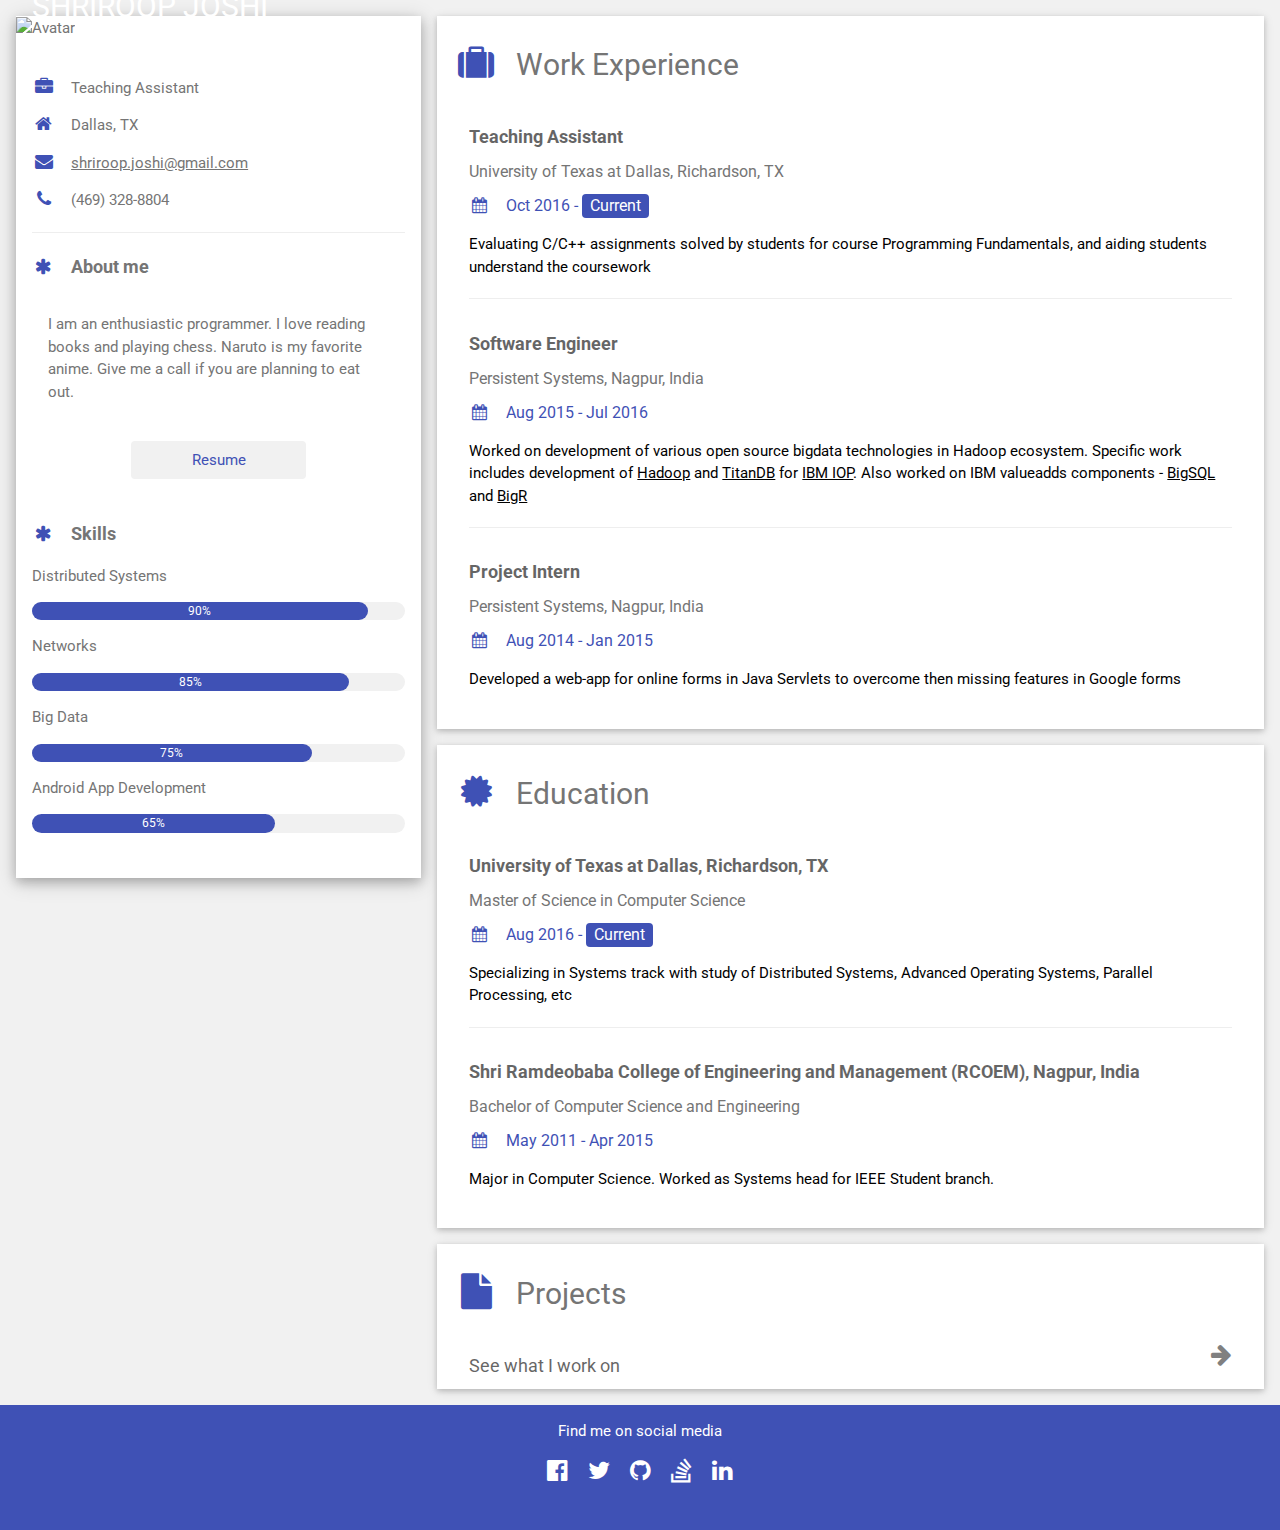
==== index.html @ 0af31d68 "Initial commit" ====
<!DOCTYPE html>
<html>
<title>Shriroop Joshi | Profile</title>
<meta charset="UTF-8">
<meta name="description" content="Shriroop's profile">
<meta name="keywords" content="Shriroop, Shriroop Joshi">
<meta name="viewport" content="width=device-width, initial-scale=1">
<link rel="icon" href="icon.png">
<link rel="stylesheet" href="https://www.w3schools.com/w3css/4/w3.css">
<link rel='stylesheet' href='https://fonts.googleapis.com/css?family=Roboto'>
<link rel="stylesheet" href="https://cdnjs.cloudflare.com/ajax/libs/font-awesome/4.7.0/css/font-awesome.min.css">
<style>
html,body,h1,h2,h3,h4,h5,h6 {font-family: "Roboto", sans-serif}
</style>
<body class="w3-light-grey">

<!-- Page Container -->
<div class="w3-content w3-margin-top" style="max-width:1400px;">

  <!-- The Grid -->
  <div class="w3-row-padding">
  
    <!-- Left Column -->
    <div class="w3-third">
    
      <div class="w3-white w3-text-grey w3-card-4">
        <div class="w3-display-container">
          <img src="pro-pic.jpg" style="width:100%" alt="Avatar">
          <div class="w3-display-bottomleft w3-container w3-text-white">
            <h2>SHRIROOP JOSHI</h2>
          </div>
        </div><br>
        <div class="w3-container">
          <p><i class="fa fa-briefcase fa-fw w3-margin-right w3-large w3-text-indigo"></i>Teaching Assistant</p>
          <p><i class="fa fa-home fa-fw w3-margin-right w3-large w3-text-indigo"></i>Dallas, TX</p>
          <p><i class="fa fa-envelope fa-fw w3-margin-right w3-large w3-text-indigo"></i><a href="mailto:shriroop.joshi@gmail.com">shriroop.joshi@gmail.com</a></p>
          <p><i class="fa fa-phone fa-fw w3-margin-right w3-large w3-text-indigo"></i>(469) 328-8804</p>
          <hr>

          <p class="w3-large"><b><i class="fa fa-asterisk fa-fw w3-margin-right w3-text-indigo"></i>About me</b></p>
          <div class="w3-container">
              <div><p>I am an enthusiastic programmer. I love reading books and playing chess. Naruto is my favorite anime. Give me a call if you are planning to eat out.</p></div><br>
              <div class="w3-center"><button class="w3-button w3-light-grey w3-round w3-text-indigo" style="width: 175px" id="resumebtn">Resume</button></div>
          </div>
          <br>
            
          <p class="w3-large"><b><i class="fa fa-asterisk fa-fw w3-margin-right w3-text-indigo"></i>Skills</b></p>
          <p>Distributed Systems</p>
          <div class="w3-light-grey w3-round-xlarge w3-small">
            <div class="w3-container w3-center w3-round-xlarge w3-indigo" style="width:90%">90%</div>
          </div>
          <p>Networks</p>
          <div class="w3-light-grey w3-round-xlarge w3-small">
            <div class="w3-container w3-center w3-round-xlarge w3-indigo" style="width:85%">
              <div class="w3-center w3-text-white">85%</div>
            </div>
          </div>
          <p>Big Data</p>
          <div class="w3-light-grey w3-round-xlarge w3-small">
            <div class="w3-container w3-center w3-round-xlarge w3-indigo" style="width:75%">75%</div>
          </div>
          <p>Android App Development</p>
          <div class="w3-light-grey w3-round-xlarge w3-small">
            <div class="w3-container w3-center w3-round-xlarge w3-indigo" style="width:65%">65%</div>
          </div>
          <br>
            <!--
          <p class="w3-large w3-text-theme"><b><i class="fa fa-file fa-fw w3-margin-right w3-text-indigo"></i>Projects</b></p>
          <p>English</p>
          <div class="w3-light-grey w3-round-xlarge">
            <div class="w3-round-xlarge w3-indigo" style="height:24px;width:100%"></div>
          </div>
          <p>Spanish</p>
          <div class="w3-light-grey w3-round-xlarge">
            <div class="w3-round-xlarge w3-indigo" style="height:24px;width:55%"></div>
          </div>
          <p>German</p>
          <div class="w3-light-grey w3-round-xlarge">
            <div class="w3-round-xlarge w3-indigo" style="height:24px;width:25%"></div>
          </div>
-->
          <br>
        </div>
          
      </div><br>

    <!-- End Left Column -->
    </div>

    <!-- Right Column -->
    <div class="w3-twothird" id="profilediv">
    
      <div class="w3-container w3-card-2 w3-white w3-margin-bottom">
          <!-- Work Experience-->
        <h2 class="w3-text-grey w3-padding-16"><i class="fa fa-suitcase fa-fw w3-margin-right w3-xxlarge w3-text-indigo"></i>Work Experience</h2>
        <div class="w3-container">
          <h5 class="w3-opacity"><b>Teaching Assistant</b></h5>
          <h6 class="w3-text-grey">University of Texas at Dallas, Richardson, TX</h6>
          <h6 class="w3-text-indigo"><i class="fa fa-calendar fa-fw w3-margin-right"></i>Oct 2016 - <span class="w3-tag w3-indigo w3-round">Current</span></h6>
          <p>Evaluating C/C++ assignments solved by students for course Programming Fundamentals, and aiding students understand the coursework</p>
          <hr>
        </div>
        <div class="w3-container">
          <h5 class="w3-opacity"><b>Software Engineer</b></h5>
          <h6 class="w3-text-grey">Persistent Systems, Nagpur, India</h6>
          <h6 class="w3-text-indigo"><i class="fa fa-calendar fa-fw w3-margin-right"></i>Aug 2015 - Jul 2016</h6>
            <p>Worked on development of various open source bigdata technologies in Hadoop ecosystem. Specific work includes development of <a href="http://hadoop.apache.org/" target="_blank">Hadoop</a> and <a href="http://titan.thinkaurelius.com/" target="_blank">TitanDB</a> for <a href="https://www.ibm.com/us-en/marketplace/ibm-open-platform" target="_blank">IBM IOP</a>. Also worked on IBM valueadds components - <a href="https://www.ibm.com/analytics/us/en/technology/big-sql/" target="_blank">BigSQL</a> and <a href="https://www.ibm.com/support/knowledgecenter/SSPT3X_4.1.0/com.ibm.swg.im.infosphere.biginsights.analyze.doc/doc/t_overview_bigr.html" target="_blank">BigR</a></p>
          <hr>
        </div>
        <div class="w3-container">
          <h5 class="w3-opacity"><b>Project Intern</b></h5>
          <h6 class="w3-text-grey">Persistent Systems, Nagpur, India</h6>
          <h6 class="w3-text-indigo"><i class="fa fa-calendar fa-fw w3-margin-right"></i>Aug 2014 - Jan 2015</h6>
          <p>Developed a web-app for online forms in Java Servlets to overcome then missing features in Google forms</p><br>
        </div>
      </div>

        <!-- Education -->
      <div class="w3-container w3-card-2 w3-white w3-margin-bottom">
        <h2 class="w3-text-grey w3-padding-16"><i class="fa fa-certificate fa-fw w3-margin-right w3-xxlarge w3-text-indigo"></i>Education</h2>
        <div class="w3-container">
          <h5 class="w3-opacity"><b>University of Texas at Dallas, Richardson, TX</b></h5>
          <h6 class="w3-text-grey">Master of Science in Computer Science</h6>
          <h6 class="w3-text-indigo"><i class="fa fa-calendar fa-fw w3-margin-right"></i>Aug 2016 - <span class="w3-tag w3-indigo w3-round">Current</span></h6>
          <p>Specializing in Systems track with study of Distributed Systems, Advanced Operating Systems, Parallel Processing, etc</p>
          <hr>
        </div>
        <div class="w3-container">
          <h5 class="w3-opacity"><b>Shri Ramdeobaba College of Engineering and Management (RCOEM), Nagpur, India</b></h5>
          <h6 class="w3-text-grey">Bachelor of Computer Science and Engineering</h6>
          <h6 class="w3-text-indigo"><i class="fa fa-calendar fa-fw w3-margin-right"></i>May 2011 - Apr 2015</h6>
          <p>Major in Computer Science. Worked as Systems head for IEEE Student branch.</p><br>
        </div>
      </div>
    
        <!-- Projects -->
    <div class="w3-container w3-card-2 w3-white w3-hover-opacity" id="projectdiv">
        <h2 class="w3-text-grey w3-padding-16"><i class="fa fa-file fa-fw w3-margin-right w3-xxlarge w3-text-indigo"></i>Projects</h2>
        <div class="w3-container">
          <h5 class="w3-opacity" style="float: left">See what I work on</h5>
        <i class="fa fa-arrow-right w3-hover-opacity" style="font-size:24px; float: right; color:grey"></i><p></p><br>
        </div>
      </div>

    <!-- End Right Column -->
    </div>
      
      <div class="w3-twothird" id="projectsdiv">
      </div>
    
  <!-- End Grid -->
  </div>
  
  <!-- End Page Container -->
</div>

<footer class="w3-container w3-indigo w3-center w3-margin-top">
  <p>Find me on social media</p>
  <a href="https://www.facebook.com/shriroop.joshi" target="_blank"><i class="fa fa-facebook-official w3-hover-opacity" style="font-size:24px"></i></a>
    &nbsp;&nbsp;&nbsp;
  <a href="https://twitter.com/ShriroopJoshi" target="_blank"><i class="fa fa-twitter w3-hover-opacity" style="font-size:24px"></i></a>
    &nbsp;&nbsp;&nbsp;
  <a href="https://github.com/shriroopjoshi/" target="_blank"><i class="fa fa-github w3-hover-opacity" style="font-size:24px"></i></a>
    &nbsp;&nbsp;&nbsp;
  <a href="http://stackoverflow.com/users/2302572/shriroop-joshi" target="_blank"><i class="fa fa-stack-overflow w3-hover-opacity"style="font-size:24px"></i></a>
    &nbsp;&nbsp;&nbsp;
  <a href="https://www.linkedin.com/in/shriroop-joshi/" target="_blank"><i class="fa fa-linkedin w3-hover-opacity" style="font-size:24px"></i></a>
    <br><br><br>
</footer>

    <script>
        var d = document.getElementById("projectdiv");
        var b = document.getElementById("resumebtn");
        d.onclick = function() {
            window.location.href = 'http://github.com/shriroopjoshi';
        }
        b.onclick = function() {
            window.open('Resume.pdf');
        }
    </script>
</body>
</html>
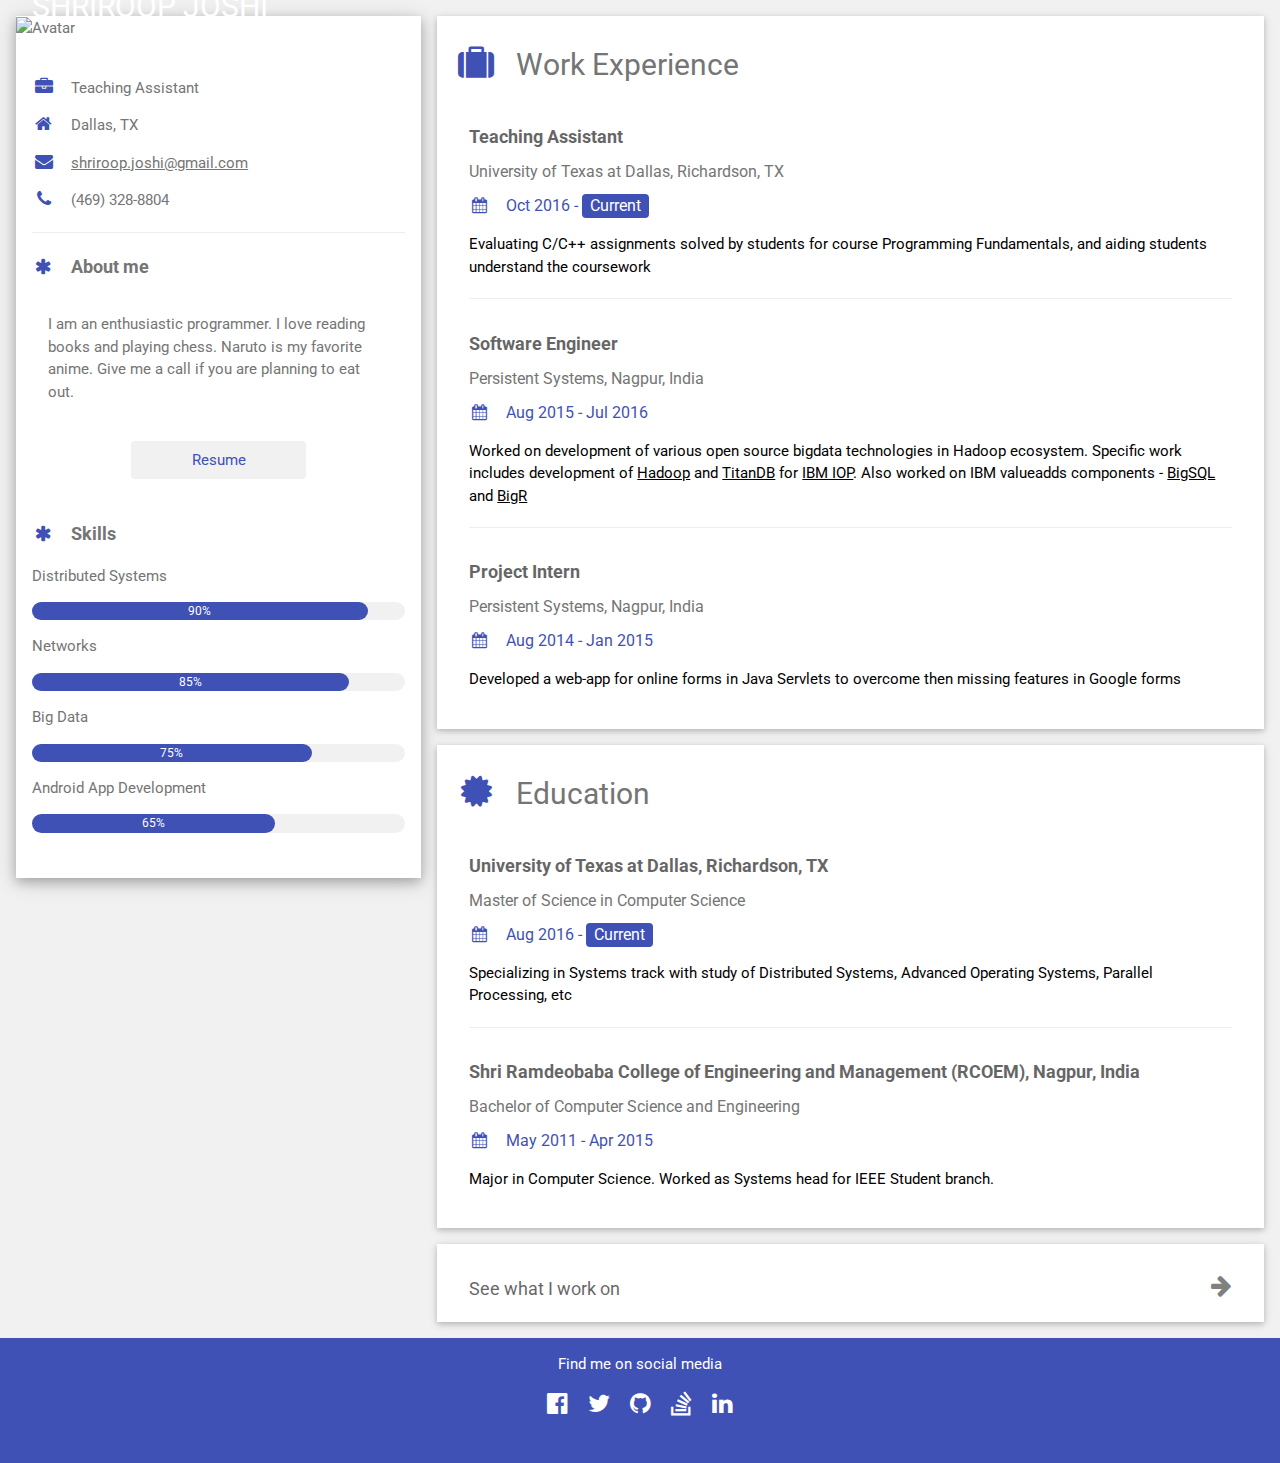
==== commit 66cb4a2d: "Commit" ====
--- a/index.html
+++ b/index.html
@@ -9,6 +9,7 @@
 <link rel="stylesheet" href="https://www.w3schools.com/w3css/4/w3.css">
 <link rel='stylesheet' href='https://fonts.googleapis.com/css?family=Roboto'>
 <link rel="stylesheet" href="https://cdnjs.cloudflare.com/ajax/libs/font-awesome/4.7.0/css/font-awesome.min.css">
+<script src="https://ajax.googleapis.com/ajax/libs/jquery/3.2.1/jquery.min.js"></script>
 <style>
 html,body,h1,h2,h3,h4,h5,h6 {font-family: "Roboto", sans-serif}
 </style>
@@ -64,21 +65,6 @@
             <div class="w3-container w3-center w3-round-xlarge w3-indigo" style="width:65%">65%</div>
           </div>
           <br>
-            <!--
-          <p class="w3-large w3-text-theme"><b><i class="fa fa-file fa-fw w3-margin-right w3-text-indigo"></i>Projects</b></p>
-          <p>English</p>
-          <div class="w3-light-grey w3-round-xlarge">
-            <div class="w3-round-xlarge w3-indigo" style="height:24px;width:100%"></div>
-          </div>
-          <p>Spanish</p>
-          <div class="w3-light-grey w3-round-xlarge">
-            <div class="w3-round-xlarge w3-indigo" style="height:24px;width:55%"></div>
-          </div>
-          <p>German</p>
-          <div class="w3-light-grey w3-round-xlarge">
-            <div class="w3-round-xlarge w3-indigo" style="height:24px;width:25%"></div>
-          </div>
--->
           <br>
         </div>
           
@@ -135,17 +121,47 @@
     
         <!-- Projects -->
     <div class="w3-container w3-card-2 w3-white w3-hover-opacity" id="projectdiv">
-        <h2 class="w3-text-grey w3-padding-16"><i class="fa fa-file fa-fw w3-margin-right w3-xxlarge w3-text-indigo"></i>Projects</h2>
-        <div class="w3-container">
-          <h5 class="w3-opacity" style="float: left">See what I work on</h5>
-        <i class="fa fa-arrow-right w3-hover-opacity" style="font-size:24px; float: right; color:grey"></i><p></p><br>
+        <div class="w3-container">
+          <h5 class="w3-opacity" style="float: left; margin-top:30px; margin-bottom:20px;">See what I work on</h5>
+        <i class="fa fa-arrow-right w3-hover-opacity" style="font-size:24px; float: right; color:grey; padding-top: 8px; margin-top:20px; margin-bottom:20px;"></i><br>
         </div>
       </div>
 
     <!-- End Right Column -->
     </div>
       
-      <div class="w3-twothird" id="projectsdiv">
+      <div class="w3-twothird" id="projectsdiv" style="display: none;">
+        <div class="w3-container w3-card-2 w3-white w3-margin-bottom">
+          <!-- Work Experience-->
+        <h2 class="w3-text-grey w3-padding-16"><i class="fa fa-file fa-fw w3-margin-right w3-xxlarge w3-text-indigo"></i>Projects</h2>
+        <div class="w3-container">
+          <h6 class="w3-opacity"><b>Distributed mutual exclusion</b></h6>
+            <p>Developed a program in Java which demonstrates implementation of <a href="http://dl.acm.org/citation.cfm?id=358537" target="_blank">Ricart-Agrawala</a> distributed mutual exclusion algorithm. Also implemented <a href="http://dl.acm.org/citation.cfm?id=940975" target="_blank">Roucairol-Carvalho</a> optimization and showed the number of messages for a process to enter critical section reduces. Tested this program on 20 nodes.</p>
+          <p class="w3-text-grey">Domain: [Distributed Systems] [Operating Systems]</p>
+          <h6 class="w3-text-indigo"><i class="fa fa-calendar fa-fw w3-margin-right"></i>Oct 2016 - <span class="w3-tag w3-indigo w3-round">Current</span></h6>
+          <hr>
+        </div>
+        <div class="w3-container">
+          <h5 class="w3-opacity"><b>Software Engineer</b></h5>
+          <h6 class="w3-text-grey">Persistent Systems, Nagpur, India</h6>
+          <h6 class="w3-text-indigo"><i class="fa fa-calendar fa-fw w3-margin-right"></i>Aug 2015 - Jul 2016</h6>
+            <p>Worked on development of various open source bigdata technologies in Hadoop ecosystem. Specific work includes development of <a href="http://hadoop.apache.org/" target="_blank">Hadoop</a> and <a href="http://titan.thinkaurelius.com/" target="_blank">TitanDB</a> for <a href="https://www.ibm.com/us-en/marketplace/ibm-open-platform" target="_blank">IBM IOP</a>. Also worked on IBM valueadds components - <a href="https://www.ibm.com/analytics/us/en/technology/big-sql/" target="_blank">BigSQL</a> and <a href="https://www.ibm.com/support/knowledgecenter/SSPT3X_4.1.0/com.ibm.swg.im.infosphere.biginsights.analyze.doc/doc/t_overview_bigr.html" target="_blank">BigR</a></p>
+          <hr>
+        </div>
+        <div class="w3-container">
+          <h5 class="w3-opacity"><b>Project Intern</b></h5>
+          <h6 class="w3-text-grey">Persistent Systems, Nagpur, India</h6>
+          <h6 class="w3-text-indigo"><i class="fa fa-calendar fa-fw w3-margin-right"></i>Aug 2014 - Jan 2015</h6>
+          <p>Developed a web-app for online forms in Java Servlets to overcome then missing features in Google forms</p><br>
+        </div>
+      </div>
+          
+      <div class="w3-container w3-card-2 w3-white w3-hover-opacity" id="backdiv">
+        <div class="w3-container">
+        <i class="fa fa-arrow-left w3-hover-opacity" style="font-size:24px; float: left; color:grey; padding-top: 8px; margin-bottom: 20px; margin-top: 20px;"></i>
+        <h5 class="w3-text-grey" style="float: left; margin-left: 20px; margin-bottom:20px; margin-top:30px;">Back</h5><br>
+        </div>
+      </div>
       </div>
     
   <!-- End Grid -->
@@ -171,8 +187,15 @@
     <script>
         var d = document.getElementById("projectdiv");
         var b = document.getElementById("resumebtn");
+        var back = document.getElementById("backdiv");
         d.onclick = function() {
-            window.location.href = 'http://github.com/shriroopjoshi';
+            $('#projectsdiv').show();
+            $('#profilediv').hide();
+            // window.location.href = 'http://github.com/shriroopjoshi';
+        }
+        back.onclick = function() {
+            $('#profilediv').show();
+            $('#projectsdiv').hide();
         }
         b.onclick = function() {
             window.open('Resume.pdf');
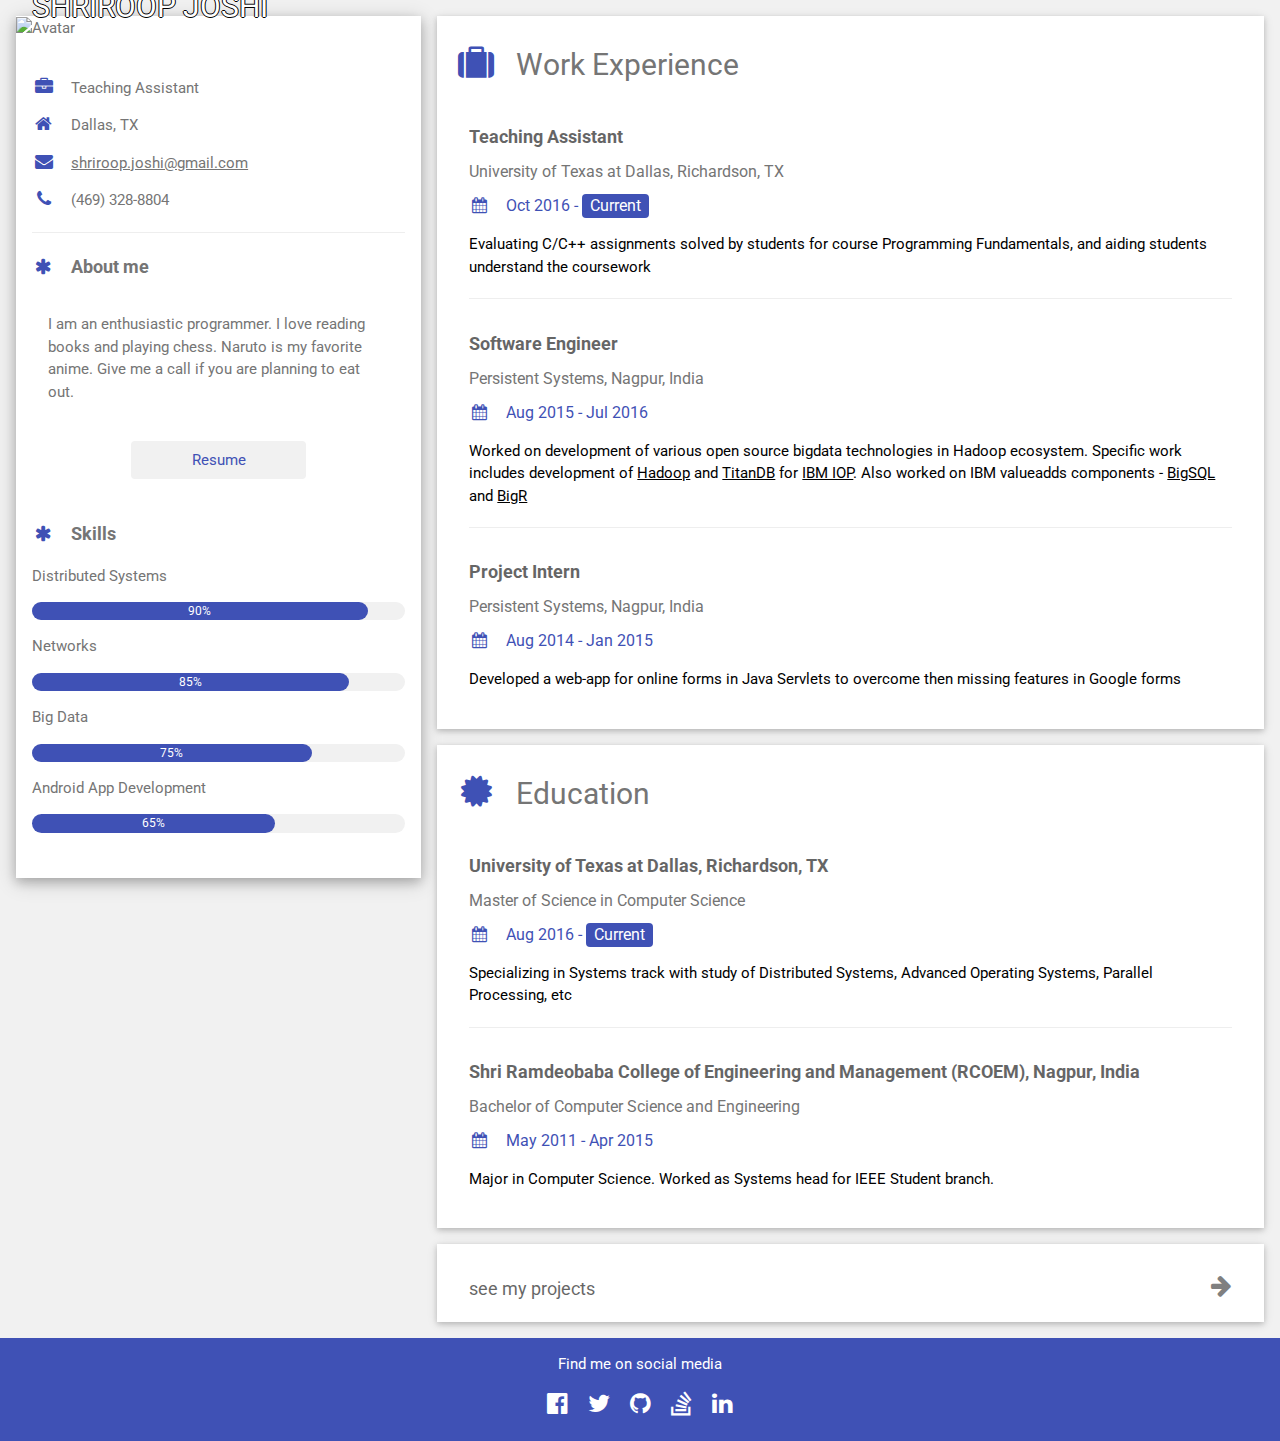
==== commit ab47a2cc: "Regular update" ====
--- a/index.html
+++ b/index.html
@@ -1,205 +1,281 @@
 <!DOCTYPE html>
 <html>
-<title>Shriroop Joshi | Profile</title>
-<meta charset="UTF-8">
-<meta name="description" content="Shriroop's profile">
-<meta name="keywords" content="Shriroop, Shriroop Joshi">
-<meta name="viewport" content="width=device-width, initial-scale=1">
-<link rel="icon" href="icon.png">
-<link rel="stylesheet" href="https://www.w3schools.com/w3css/4/w3.css">
-<link rel='stylesheet' href='https://fonts.googleapis.com/css?family=Roboto'>
-<link rel="stylesheet" href="https://cdnjs.cloudflare.com/ajax/libs/font-awesome/4.7.0/css/font-awesome.min.css">
-<script src="https://ajax.googleapis.com/ajax/libs/jquery/3.2.1/jquery.min.js"></script>
-<style>
-html,body,h1,h2,h3,h4,h5,h6 {font-family: "Roboto", sans-serif}
-</style>
-<body class="w3-light-grey">
+<head>
+    <title>Shriroop Joshi | Profile</title>
+    <meta charset="UTF-8">
+    <meta name="description" content="Shriroop's profile">
+    <meta name="keywords" content="Shriroop, Shriroop Joshi">
+    <meta name="viewport" content="width=device-width, initial-scale=1">
+    <link rel="icon" href="icon.png">
+    <link rel="stylesheet" href="https://www.w3schools.com/w3css/4/w3.css">
+    <link rel='stylesheet' href='https://fonts.googleapis.com/css?family=Roboto'>
+    <link rel="stylesheet" href="https://cdnjs.cloudflare.com/ajax/libs/font-awesome/4.7.0/css/font-awesome.min.css">
+    <script src="https://ajax.googleapis.com/ajax/libs/jquery/3.2.1/jquery.min.js"></script>
+    <style>
+        html,body,h1,h2,h3,h4,h5,h6 {font-family: "Roboto", sans-serif}
+    </style>
+<script>
+            // Google analytics code
+            
+          (function(i,s,o,g,r,a,m){i['GoogleAnalyticsObject']=r;i[r]=i[r]||function(){
+          (i[r].q=i[r].q||[]).push(arguments)},i[r].l=1*new Date();a=s.createElement(o),
+          m=s.getElementsByTagName(o)[0];a.async=1;a.src=g;m.parentNode.insertBefore(a,m)
+          })(window,document,'script','https://www.google-analytics.com/analytics.js','ga');
 
-<!-- Page Container -->
-<div class="w3-content w3-margin-top" style="max-width:1400px;">
+          ga('create', 'UA-98860068-1', 'auto');
+          ga('send', 'pageview');
+</script>
+</head>
+    <body class="w3-light-grey">
+        <!-- Page Container -->
+        <div class="w3-content w3-margin-top" style="max-width:1400px;">
+            <!-- The Grid -->
+            <div class="w3-row-padding">
+                <!-- Left Column -->
+                <div class="w3-third" id="imagediv">
+                    <div class="w3-white w3-text-grey w3-card-4">
+                        <div class="w3-display-container">
+                            <img src="pro-pic.jpg" style="width:100%" alt="Avatar">
+                            <div class="w3-display-bottomleft w3-container w3-text-white">
+                                <h2 style="text-shadow: -1px 0 black, 0 1px black, 1px 0 black, 0 -1px black;">SHRIROOP JOSHI</h2>
+                            </div>
+                        </div>
+                        <br>
+                        <div class="w3-container">
+                            <p><i class="fa fa-briefcase fa-fw w3-margin-right w3-large w3-text-indigo"></i>Teaching Assistant</p>
+                            <p><i class="fa fa-home fa-fw w3-margin-right w3-large w3-text-indigo"></i>Dallas, TX</p>
+                            <p><i class="fa fa-envelope fa-fw w3-margin-right w3-large w3-text-indigo"></i><a href="mailto:shriroop.joshi@gmail.com">shriroop.joshi@gmail.com</a></p>
+                            <p><i class="fa fa-phone fa-fw w3-margin-right w3-large w3-text-indigo"></i>(469) 328-8804</p>
+                            <hr>
+                            <p class="w3-large"><b><i class="fa fa-asterisk fa-fw w3-margin-right w3-text-indigo"></i>About me</b></p>
+                            <div class="w3-container">
+                                <div>
+                                    <p>I am an enthusiastic programmer. I love reading books and playing chess. Naruto is my favorite anime. Give me a call if you are planning to eat out.</p>
+                                </div>
+                                <br>
+                                <div class="w3-center"><button class="w3-button w3-light-grey w3-round w3-text-indigo" style="width: 175px" id="resumebtn">Resume</button></div>
+                            </div>
+                            <br>
+                            <p class="w3-large"><b><i class="fa fa-asterisk fa-fw w3-margin-right w3-text-indigo"></i>Skills</b></p>
+                            <p>Distributed Systems</p>
+                            <div class="w3-light-grey w3-round-xlarge w3-small">
+                                <div class="w3-container w3-center w3-round-xlarge w3-indigo" style="width:90%">90%</div>
+                            </div>
+                            <p>Networks</p>
+                            <div class="w3-light-grey w3-round-xlarge w3-small">
+                                <div class="w3-container w3-center w3-round-xlarge w3-indigo" style="width:85%">
+                                    <div class="w3-center w3-text-white">85%</div>
+                                </div>
+                            </div>
+                            <p>Big Data</p>
+                            <div class="w3-light-grey w3-round-xlarge w3-small">
+                                <div class="w3-container w3-center w3-round-xlarge w3-indigo" style="width:75%">75%</div>
+                            </div>
+                            <p>Android App Development</p>
+                            <div class="w3-light-grey w3-round-xlarge w3-small">
+                                <div class="w3-container w3-center w3-round-xlarge w3-indigo" style="width:65%">65%</div>
+                            </div>
+                            <br>
+                            <br>
+                        </div>
+                    </div>
+                    <br>
+                    <!-- End Left Column -->
+                </div>
+                <!-- Right Column -->
+                <div class="w3-twothird" id="profilediv">
+                    <div class="w3-container w3-card-2 w3-white w3-margin-bottom">
+                        <!-- Work Experience-->
+                        <h2 class="w3-text-grey w3-padding-16"><i class="fa fa-suitcase fa-fw w3-margin-right w3-xxlarge w3-text-indigo"></i>Work Experience</h2>
+                        <div class="w3-container">
+                            <h5 class="w3-opacity"><b>Teaching Assistant</b></h5>
+                            <h6 class="w3-text-grey">University of Texas at Dallas, Richardson, TX</h6>
+                            <h6 class="w3-text-indigo"><i class="fa fa-calendar fa-fw w3-margin-right"></i>Oct 2016 - <span class="w3-tag w3-indigo w3-round">Current</span></h6>
+                            <p>Evaluating C/C++ assignments solved by students for course Programming Fundamentals, and aiding students understand the coursework</p>
+                            <hr>
+                        </div>
+                        <div class="w3-container">
+                            <h5 class="w3-opacity"><b>Software Engineer</b></h5>
+                            <h6 class="w3-text-grey">Persistent Systems, Nagpur, India</h6>
+                            <h6 class="w3-text-indigo"><i class="fa fa-calendar fa-fw w3-margin-right"></i>Aug 2015 - Jul 2016</h6>
+                            <p>Worked on development of various open source bigdata technologies in Hadoop ecosystem. Specific work includes development of <a href="http://hadoop.apache.org/" target="_blank">Hadoop</a> and <a href="http://titan.thinkaurelius.com/" target="_blank">TitanDB</a> for <a href="https://www.ibm.com/us-en/marketplace/ibm-open-platform" target="_blank">IBM IOP</a>. Also worked on IBM valueadds components - <a href="https://www.ibm.com/analytics/us/en/technology/big-sql/" target="_blank">BigSQL</a> and <a href="https://www.ibm.com/support/knowledgecenter/SSPT3X_4.1.0/com.ibm.swg.im.infosphere.biginsights.analyze.doc/doc/t_overview_bigr.html" target="_blank">BigR</a></p>
+                            <hr>
+                        </div>
+                        <div class="w3-container">
+                            <h5 class="w3-opacity"><b>Project Intern</b></h5>
+                            <h6 class="w3-text-grey">Persistent Systems, Nagpur, India</h6>
+                            <h6 class="w3-text-indigo"><i class="fa fa-calendar fa-fw w3-margin-right"></i>Aug 2014 - Jan 2015</h6>
+                            <p>Developed a web-app for online forms in Java Servlets to overcome then missing features in Google forms</p>
+                            <br>
+                        </div>
+                    </div>
+                    <!-- Education -->
+                    <div class="w3-container w3-card-2 w3-white w3-margin-bottom">
+                        <h2 class="w3-text-grey w3-padding-16"><i class="fa fa-certificate fa-fw w3-margin-right w3-xxlarge w3-text-indigo"></i>Education</h2>
+                        <div class="w3-container">
+                            <h5 class="w3-opacity"><b>University of Texas at Dallas, Richardson, TX</b></h5>
+                            <h6 class="w3-text-grey">Master of Science in Computer Science</h6>
+                            <h6 class="w3-text-indigo"><i class="fa fa-calendar fa-fw w3-margin-right"></i>Aug 2016 - <span class="w3-tag w3-indigo w3-round">Current</span></h6>
+                            <p>Specializing in Systems track with study of Distributed Systems, Advanced Operating Systems, Parallel Processing, etc</p>
+                            <hr>
+                        </div>
+                        <div class="w3-container">
+                            <h5 class="w3-opacity"><b>Shri Ramdeobaba College of Engineering and Management (RCOEM), Nagpur, India</b></h5>
+                            <h6 class="w3-text-grey">Bachelor of Computer Science and Engineering</h6>
+                            <h6 class="w3-text-indigo"><i class="fa fa-calendar fa-fw w3-margin-right"></i>May 2011 - Apr 2015</h6>
+                            <p>Major in Computer Science. Worked as Systems head for IEEE Student branch.</p>
+                            <br>
+                        </div>
+                    </div>
+                    <!-- Projects -->
+                    <div class="w3-container w3-card-2 w3-white w3-hover-opacity" id="projectdiv" style="cursor:pointer">
+                        <div class="w3-container">
+                            <h5 class="w3-opacity" style="float: left; margin-top:30px; margin-bottom:20px;">see my projects</h5>
+                            <i class="fa fa-arrow-right w3-hover-opacity" style="font-size:24px; float: right; color:grey; padding-top: 8px; margin-top:20px; margin-bottom:20px;"></i><br>
+                        </div>
+                    </div>
+                    <!-- End Right Column -->
+                </div>
+                <!-- Invisible right column -->
+                <div class="w3-twothird" id="projectsdiv" style="display: none;">
+                    <div class="w3-container w3-card-2 w3-white w3-margin-bottom">
+                        <!-- projects -->
+                        <h2 class="w3-text-grey w3-padding-16"><i class="fa fa-file fa-fw w3-margin-right w3-xxlarge w3-text-indigo"></i>Projects</h2>
+                        <div class="w3-container">
+                            <h6 class="w3-opacity"><b>Performance Optimization</b></h6>
+                            <p>Implemented various algorithms - Cannon's matrix multiplication, Gaussian elimination for linear equations, Parallel sorting using regular sampling, Finite Difference method, etc - in OpenMP, OpenACC, MPI and their combinations, and compared their performance under huge load.</p>
+                            <p class="w3-text-grey">Tags: <span class="w3-tag w3-indigo w3-round">Parallel processing</span> <span class="w3-tag w3-indigo w3-round">C/C++</span> <span class="w3-tag w3-indigo w3-round">OpenMP</span> <span class="w3-tag w3-indigo w3-round">OpenACC</span> <span class="w3-tag w3-indigo w3-round">MPI</span></p>
+                            <h6 class="w3-text-indigo"><i class="fa fa-calendar fa-fw w3-margin-right"></i>Mar 2017</h6>
+                            <hr>
+                        </div>
+                        <div class="w3-container">
+                            <div class="w3-container" style="padding: 0px;">
+                                <h5 class="w3-opacity"  style="float: left;"><b>Distributed File System</b></h5>
+                                <a href="https://github.com/shriroopjoshi/dfs/" target="_blank" style="float: right; color: indigo;"><i class="fa fa-github-square w3-hover-opacity" style="font-size:24px"></i></a>
+                            </div>
+                            <p>Developed a program in Java which acts as a file server. It co-ordinates with file server running on other sites and forms a part of the distributed file system. Used two-phase commit protocol for insert/update of files on the server. Allowed replication of files.</p>
+                            <p class="w3-text-grey">Tags: <span class="w3-tag w3-indigo w3-round">Distributed Systems</span> <span class="w3-tag w3-indigo w3-round">Operating Systems</span> <span class="w3-tag w3-indigo w3-round">Java</span> <span class="w3-tag w3-indigo w3-round">Sockets</span></p>
+                            <h6 class="w3-text-indigo"><i class="fa fa-calendar fa-fw w3-margin-right"></i>Feb 2017</h6>
+                            <hr>
+                        </div>
+                        <div class="w3-container">
+                            <h6 class="w3-opacity"><b>Cache design and optimization</b></h6>
+                            <p>Designed cache for X86 architecture with experimenting various parameters - CPU type, cache levels, L1D and L1I sizes, etc - and evaluated it against various benchmark tests. Optimized the cache to get maximum CPI. All the simulations are implemented on <a href="http://gem5.org/" target="_blank">gem5</a> simulator. Also, developed bash scripts for automating the process of sampling the data</p>
+                            <p class="w3-text-grey">Tags: <span class="w3-tag w3-indigo w3-round">Computer Architecture</span> <span class="w3-tag w3-indigo w3-round">C</span> <span class="w3-tag w3-indigo w3-round">bash</span> <span class="w3-tag w3-indigo w3-round">gem5</span></p>
+                            <h6 class="w3-text-indigo"><i class="fa fa-calendar fa-fw w3-margin-right"></i>Jan 2017</h6>
+                            <hr>
+                        </div>
+                        <div class="w3-container">
+                            <div class="w3-container" style="padding-left: 0px;">
+                                <h6 class="w3-opacity" style="float: left;"><b>Distributed mutual exclusion</b></h6>
+                                <a href="https://github.com/shriroopjoshi/mutex/" target="_blank" style="float: right; color: indigo;"><i class="fa fa-github-square w3-hover-opacity" style="font-size:24px"></i></a>
+                            </div>
+                            <p>Developed a program in Java which demonstrates implementation of <a href="http://dl.acm.org/citation.cfm?id=358537" target="_blank">Ricart-Agrawala</a> distributed mutual exclusion algorithm. Also implemented <a href="http://dl.acm.org/citation.cfm?id=940975" target="_blank">Roucairol-Carvalho</a> optimization and showed the number of messages for a process to enter critical section reduces. Tested this program on 20 nodes.</p>
+                            <p class="w3-text-grey">Tags: <span class="w3-tag w3-indigo w3-round">Distributed Systems</span> <span class="w3-tag w3-indigo w3-round">Operating Systems</span> <span class="w3-tag w3-indigo w3-round">Java</span> <span class="w3-tag w3-indigo w3-round">Sockets</span></p>
+                            <h6 class="w3-text-indigo"><i class="fa fa-calendar fa-fw w3-margin-right"></i>Jan 2017</h6>
+                            <hr>
+                        </div>
+                        <div class="w3-container">
+                            <h6 class="w3-opacity"><b>Video processing application</b></h6>
+                            <p>Developed a video processing application in C/C++ using <a href="https://ffmpeg.org/" target="_blank">FFmpeg</a> library, and analyzed its performance uder various schedulers of LITMUS <sup>RT</sup>. <a href="http://www.litmus-rt.org/" target="_blank">LITMUS <sup>RT</sup></a> is a real-time extension of Linux kernel. I made a custom build of linux kernel after applying this patch. The video processing application was executed on various real-time schedulers included with LITMUS <sup>RT</sup> - PSN-EDF, GSN-EDF, C-EDF, P-FP, and R-RES</p>
+                            <p class="w3-text-grey">Tags: <span class="w3-tag w3-indigo w3-round">Real Time Systems</span> <span class="w3-tag w3-indigo w3-round">FFmpeg</span> <span class="w3-tag w3-indigo w3-round">Schedulers</span> <span class="w3-tag w3-indigo w3-round">C/C++</span> <span class="w3-tag w3-indigo w3-round">Linux kernel</span></p>
+                            <h6 class="w3-text-indigo"><i class="fa fa-calendar fa-fw w3-margin-right"></i>Dec 2016</h6>
+                            <hr>
+                        </div>
+                        <div class="w3-container">
+                            <div class="w3-container" style="padding: 0px; padding">
+                                <h6 class="w3-opacity" style="float: left;"><b>Secure Messaging application</b></h6>
+                                <a href="https://github.com/shriroopjoshi/netsec/" target="_blank" style="float: right; color: indigo;"><i class="fa fa-github-square w3-hover-opacity" style="font-size:24px"></i></a>
+                            </div>
+                            <p>Developed a secure messaging application for peer-to-peer communucation in Java. Used Otway-Rees protocol for generating session keys for clients. The application includes a server implementation and client implementation. Used public key encryption for client-server communication, and private key for client-client communication</p>
+                            <p class="w3-text-grey">Tags: <span class="w3-tag w3-indigo w3-round">Network</span> <span class="w3-tag w3-indigo w3-round">Security</span> <span class="w3-tag w3-indigo w3-round">Java</span> <span class="w3-tag w3-indigo w3-round">Sockets</span></p>
+                            <h6 class="w3-text-indigo"><i class="fa fa-calendar fa-fw w3-margin-right"></i>Nov 2016</h6>
+                            <hr>
+                        </div>
+                        <div class="w3-container">
+                            <h6 class="w3-opacity"><b>FormPlusPlus</b></h6>
+                            <p>Developed an online forms application which lets the user create online forms and share it to others. The results of the forms are stored in the creator's Google Drive. The application also provides an analysis of the submissions to the creator. It has some of the missing features of Google forms (at that time) like File upload, conditional questions, etc.</p>
+                            <p class="w3-text-grey">Tags: <span class="w3-tag w3-indigo w3-round">Java servlets</span> <span class="w3-tag w3-indigo w3-round">Online forms</span></p>
+                            <h6 class="w3-text-indigo"><i class="fa fa-calendar fa-fw w3-margin-right"></i>Mar 2015</h6>
+                            <hr>
+                        </div>
+                        <div class="w3-container">
+                            <h6 class="w3-opacity"><b>Program evaluator</b></h6>
+                            <p>Developed a cloud based application which provides an interface for programming-competition. The front end is developed in JSP and Java servlets. It provides a code-editor, and an interface to turn in developed programs. The back-end is developed in C# .NET using <a href="https://sourceforge.net/projects/alchemi/" target="_blank">Alchemi</a>, a grid framework. This application downloads the programs submitted from web, compiles them and executes against provided testcases to give each program a score</p>
+                            <p class="w3-text-grey">Tags: <span class="w3-tag w3-indigo w3-round">Grid</span> <span class="w3-tag w3-indigo w3-round">Cloud</span> <span class="w3-tag w3-indigo w3-round">C#</span> <span class="w3-tag w3-indigo w3-round">JSP</span> <span class="w3-tag w3-indigo w3-round">Java servlets</span></p>
+                            <h6 class="w3-text-indigo"><i class="fa fa-calendar fa-fw w3-margin-right"></i>Dec 2014</h6>
+                            <hr>
+                        </div>
+                        <div class="w3-container">
+                            <h6 class="w3-opacity"><b>Weather widget</b></h6>
+                            <p>Developed a desktop widget in C# for displaying weather information. Used weather data provided by <a href="https://openweathermap.org/api" target="_blank">OpenWeatherMap</a>. It provides REST API endpoints. Presented the weather information with aero-effect for Windows 7</p>
+                            <p class="w3-text-grey">Tags: <span class="w3-tag w3-indigo w3-round">Grid</span> <span class="w3-tag w3-indigo w3-round">C#</span> <span class="w3-tag w3-indigo w3-round">REST API</span> <span class="w3-tag w3-indigo w3-round">WPF</span></p>
+                            <h6 class="w3-text-indigo"><i class="fa fa-calendar fa-fw w3-margin-right"></i>Sep 2014</h6>
+                            <hr>
+                        </div>
+                        <div class="w3-container">
+                            <h6 class="w3-opacity"><b>Weblog analysis</b></h6>
+                            <p>Developed a map-reduce program for analysis of server logs. Created dummy server for getting logs. Extracted insights - IP hits, interested clients, etc - using the analysis</p>
+                            <p class="w3-text-grey">Tags: <span class="w3-tag w3-indigo w3-round">Hadoop</span> <span class="w3-tag w3-indigo w3-round">Map-Reduce</span> <span class="w3-tag w3-indigo w3-round">Java</span></p>
+                            <h6 class="w3-text-indigo"><i class="fa fa-calendar fa-fw w3-margin-right"></i>May 2014</h6>
+                            <hr>
+                        </div>
+                        <div class="w3-container">
+                            <h6 class="w3-opacity"><b>Automatic Question Generator</b></h6>
+                            <p>Developed a Java program which extracts gap-fill questions from a PDF based eBook, and creates a quiz. Also developed an Android app as an interface to solve the quiz. The program used principles of Natural Language Processing to extract questions and choices for answers, and uploads them over the server. The app downloads the questions from server, lets the user solve the quiz and uploads the score back to server.</p>
+                            <p class="w3-text-grey">Tags: <span class="w3-tag w3-indigo w3-round">NLP</span> <span class="w3-tag w3-indigo w3-round">Java</span> <span class="w3-tag w3-indigo w3-round">Android</span></p>
+                            <h6 class="w3-text-indigo"><i class="fa fa-calendar fa-fw w3-margin-right"></i>Dec 2013</h6>
+                            <br>
+                        </div>
+                    </div>
+                    <div class="w3-container w3-card-2 w3-white w3-hover-opacity" id="backdiv" style="cursor:pointer;">
+                        <div class="w3-container">
+                            <i class="fa fa-arrow-left w3-hover-opacity" style="font-size:24px; float: left; color:grey; padding-top: 8px; margin-bottom: 20px; margin-top: 20px;"></i>
+                            <h5 class="w3-text-grey" style="float: left; margin-left: 20px; margin-bottom:20px; margin-top:30px;">Back</h5>
+                            <br>
+                        </div>
+                    </div>
+                </div>
+                <!-- End Grid -->
+            </div>
+            <!-- End Page Container -->
+        </div>
+        <footer class="w3-container w3-indigo w3-center w3-margin-top">
+            <p>Find me on social media</p>
+            <a href="https://www.facebook.com/shriroop.joshi" target="_blank"><i class="fa fa-facebook-official w3-hover-opacity" style="font-size:24px"></i></a>
+            &nbsp;&nbsp;&nbsp;
+            <a href="https://twitter.com/ShriroopJoshi" target="_blank"><i class="fa fa-twitter w3-hover-opacity" style="font-size:24px"></i></a>
+            &nbsp;&nbsp;&nbsp;
+            <a href="https://github.com/shriroopjoshi/" target="_blank"><i class="fa fa-github w3-hover-opacity" style="font-size:24px"></i></a>
+            &nbsp;&nbsp;&nbsp;
+            <a href="http://stackoverflow.com/users/2302572/shriroop-joshi" target="_blank"><i class="fa fa-stack-overflow w3-hover-opacity"style="font-size:24px"></i></a>
+            &nbsp;&nbsp;&nbsp;
+            <a href="https://www.linkedin.com/in/shriroop-joshi/" target="_blank"><i class="fa fa-linkedin w3-hover-opacity" style="font-size:24px"></i></a>
+            <br><br>
+        </footer>
+        <script>
+            var d = document.getElementById("projectdiv");
+            var b = document.getElementById("resumebtn");
+            var back = document.getElementById("backdiv");
+            d.onclick = function() {
+                $('#projectsdiv').show();
+                $('#profilediv').hide();
+                $('html, body').animate({
+                    scrollTop: $("#projectsdiv").offset().top
+                    }, 500);
+            }
+            back.onclick = function() {
+                $('#profilediv').show();
+                $('#projectsdiv').hide();
+                $('html, body').animate({
+                    scrollTop: $("#imagediv").offset().top
+                    }, 500);
+            }
+            b.onclick = function() {
+                window.open('Resume.pdf');
+            }
+            
 
-  <!-- The Grid -->
-  <div class="w3-row-padding">
-  
-    <!-- Left Column -->
-    <div class="w3-third">
-    
-      <div class="w3-white w3-text-grey w3-card-4">
-        <div class="w3-display-container">
-          <img src="pro-pic.jpg" style="width:100%" alt="Avatar">
-          <div class="w3-display-bottomleft w3-container w3-text-white">
-            <h2>SHRIROOP JOSHI</h2>
-          </div>
-        </div><br>
-        <div class="w3-container">
-          <p><i class="fa fa-briefcase fa-fw w3-margin-right w3-large w3-text-indigo"></i>Teaching Assistant</p>
-          <p><i class="fa fa-home fa-fw w3-margin-right w3-large w3-text-indigo"></i>Dallas, TX</p>
-          <p><i class="fa fa-envelope fa-fw w3-margin-right w3-large w3-text-indigo"></i><a href="mailto:shriroop.joshi@gmail.com">shriroop.joshi@gmail.com</a></p>
-          <p><i class="fa fa-phone fa-fw w3-margin-right w3-large w3-text-indigo"></i>(469) 328-8804</p>
-          <hr>
-
-          <p class="w3-large"><b><i class="fa fa-asterisk fa-fw w3-margin-right w3-text-indigo"></i>About me</b></p>
-          <div class="w3-container">
-              <div><p>I am an enthusiastic programmer. I love reading books and playing chess. Naruto is my favorite anime. Give me a call if you are planning to eat out.</p></div><br>
-              <div class="w3-center"><button class="w3-button w3-light-grey w3-round w3-text-indigo" style="width: 175px" id="resumebtn">Resume</button></div>
-          </div>
-          <br>
-            
-          <p class="w3-large"><b><i class="fa fa-asterisk fa-fw w3-margin-right w3-text-indigo"></i>Skills</b></p>
-          <p>Distributed Systems</p>
-          <div class="w3-light-grey w3-round-xlarge w3-small">
-            <div class="w3-container w3-center w3-round-xlarge w3-indigo" style="width:90%">90%</div>
-          </div>
-          <p>Networks</p>
-          <div class="w3-light-grey w3-round-xlarge w3-small">
-            <div class="w3-container w3-center w3-round-xlarge w3-indigo" style="width:85%">
-              <div class="w3-center w3-text-white">85%</div>
-            </div>
-          </div>
-          <p>Big Data</p>
-          <div class="w3-light-grey w3-round-xlarge w3-small">
-            <div class="w3-container w3-center w3-round-xlarge w3-indigo" style="width:75%">75%</div>
-          </div>
-          <p>Android App Development</p>
-          <div class="w3-light-grey w3-round-xlarge w3-small">
-            <div class="w3-container w3-center w3-round-xlarge w3-indigo" style="width:65%">65%</div>
-          </div>
-          <br>
-          <br>
-        </div>
-          
-      </div><br>
-
-    <!-- End Left Column -->
-    </div>
-
-    <!-- Right Column -->
-    <div class="w3-twothird" id="profilediv">
-    
-      <div class="w3-container w3-card-2 w3-white w3-margin-bottom">
-          <!-- Work Experience-->
-        <h2 class="w3-text-grey w3-padding-16"><i class="fa fa-suitcase fa-fw w3-margin-right w3-xxlarge w3-text-indigo"></i>Work Experience</h2>
-        <div class="w3-container">
-          <h5 class="w3-opacity"><b>Teaching Assistant</b></h5>
-          <h6 class="w3-text-grey">University of Texas at Dallas, Richardson, TX</h6>
-          <h6 class="w3-text-indigo"><i class="fa fa-calendar fa-fw w3-margin-right"></i>Oct 2016 - <span class="w3-tag w3-indigo w3-round">Current</span></h6>
-          <p>Evaluating C/C++ assignments solved by students for course Programming Fundamentals, and aiding students understand the coursework</p>
-          <hr>
-        </div>
-        <div class="w3-container">
-          <h5 class="w3-opacity"><b>Software Engineer</b></h5>
-          <h6 class="w3-text-grey">Persistent Systems, Nagpur, India</h6>
-          <h6 class="w3-text-indigo"><i class="fa fa-calendar fa-fw w3-margin-right"></i>Aug 2015 - Jul 2016</h6>
-            <p>Worked on development of various open source bigdata technologies in Hadoop ecosystem. Specific work includes development of <a href="http://hadoop.apache.org/" target="_blank">Hadoop</a> and <a href="http://titan.thinkaurelius.com/" target="_blank">TitanDB</a> for <a href="https://www.ibm.com/us-en/marketplace/ibm-open-platform" target="_blank">IBM IOP</a>. Also worked on IBM valueadds components - <a href="https://www.ibm.com/analytics/us/en/technology/big-sql/" target="_blank">BigSQL</a> and <a href="https://www.ibm.com/support/knowledgecenter/SSPT3X_4.1.0/com.ibm.swg.im.infosphere.biginsights.analyze.doc/doc/t_overview_bigr.html" target="_blank">BigR</a></p>
-          <hr>
-        </div>
-        <div class="w3-container">
-          <h5 class="w3-opacity"><b>Project Intern</b></h5>
-          <h6 class="w3-text-grey">Persistent Systems, Nagpur, India</h6>
-          <h6 class="w3-text-indigo"><i class="fa fa-calendar fa-fw w3-margin-right"></i>Aug 2014 - Jan 2015</h6>
-          <p>Developed a web-app for online forms in Java Servlets to overcome then missing features in Google forms</p><br>
-        </div>
-      </div>
-
-        <!-- Education -->
-      <div class="w3-container w3-card-2 w3-white w3-margin-bottom">
-        <h2 class="w3-text-grey w3-padding-16"><i class="fa fa-certificate fa-fw w3-margin-right w3-xxlarge w3-text-indigo"></i>Education</h2>
-        <div class="w3-container">
-          <h5 class="w3-opacity"><b>University of Texas at Dallas, Richardson, TX</b></h5>
-          <h6 class="w3-text-grey">Master of Science in Computer Science</h6>
-          <h6 class="w3-text-indigo"><i class="fa fa-calendar fa-fw w3-margin-right"></i>Aug 2016 - <span class="w3-tag w3-indigo w3-round">Current</span></h6>
-          <p>Specializing in Systems track with study of Distributed Systems, Advanced Operating Systems, Parallel Processing, etc</p>
-          <hr>
-        </div>
-        <div class="w3-container">
-          <h5 class="w3-opacity"><b>Shri Ramdeobaba College of Engineering and Management (RCOEM), Nagpur, India</b></h5>
-          <h6 class="w3-text-grey">Bachelor of Computer Science and Engineering</h6>
-          <h6 class="w3-text-indigo"><i class="fa fa-calendar fa-fw w3-margin-right"></i>May 2011 - Apr 2015</h6>
-          <p>Major in Computer Science. Worked as Systems head for IEEE Student branch.</p><br>
-        </div>
-      </div>
-    
-        <!-- Projects -->
-    <div class="w3-container w3-card-2 w3-white w3-hover-opacity" id="projectdiv">
-        <div class="w3-container">
-          <h5 class="w3-opacity" style="float: left; margin-top:30px; margin-bottom:20px;">See what I work on</h5>
-        <i class="fa fa-arrow-right w3-hover-opacity" style="font-size:24px; float: right; color:grey; padding-top: 8px; margin-top:20px; margin-bottom:20px;"></i><br>
-        </div>
-      </div>
-
-    <!-- End Right Column -->
-    </div>
-      
-      <div class="w3-twothird" id="projectsdiv" style="display: none;">
-        <div class="w3-container w3-card-2 w3-white w3-margin-bottom">
-          <!-- Work Experience-->
-        <h2 class="w3-text-grey w3-padding-16"><i class="fa fa-file fa-fw w3-margin-right w3-xxlarge w3-text-indigo"></i>Projects</h2>
-        <div class="w3-container">
-          <h6 class="w3-opacity"><b>Distributed mutual exclusion</b></h6>
-            <p>Developed a program in Java which demonstrates implementation of <a href="http://dl.acm.org/citation.cfm?id=358537" target="_blank">Ricart-Agrawala</a> distributed mutual exclusion algorithm. Also implemented <a href="http://dl.acm.org/citation.cfm?id=940975" target="_blank">Roucairol-Carvalho</a> optimization and showed the number of messages for a process to enter critical section reduces. Tested this program on 20 nodes.</p>
-          <p class="w3-text-grey">Domain: [Distributed Systems] [Operating Systems]</p>
-          <h6 class="w3-text-indigo"><i class="fa fa-calendar fa-fw w3-margin-right"></i>Oct 2016 - <span class="w3-tag w3-indigo w3-round">Current</span></h6>
-          <hr>
-        </div>
-        <div class="w3-container">
-          <h5 class="w3-opacity"><b>Software Engineer</b></h5>
-          <h6 class="w3-text-grey">Persistent Systems, Nagpur, India</h6>
-          <h6 class="w3-text-indigo"><i class="fa fa-calendar fa-fw w3-margin-right"></i>Aug 2015 - Jul 2016</h6>
-            <p>Worked on development of various open source bigdata technologies in Hadoop ecosystem. Specific work includes development of <a href="http://hadoop.apache.org/" target="_blank">Hadoop</a> and <a href="http://titan.thinkaurelius.com/" target="_blank">TitanDB</a> for <a href="https://www.ibm.com/us-en/marketplace/ibm-open-platform" target="_blank">IBM IOP</a>. Also worked on IBM valueadds components - <a href="https://www.ibm.com/analytics/us/en/technology/big-sql/" target="_blank">BigSQL</a> and <a href="https://www.ibm.com/support/knowledgecenter/SSPT3X_4.1.0/com.ibm.swg.im.infosphere.biginsights.analyze.doc/doc/t_overview_bigr.html" target="_blank">BigR</a></p>
-          <hr>
-        </div>
-        <div class="w3-container">
-          <h5 class="w3-opacity"><b>Project Intern</b></h5>
-          <h6 class="w3-text-grey">Persistent Systems, Nagpur, India</h6>
-          <h6 class="w3-text-indigo"><i class="fa fa-calendar fa-fw w3-margin-right"></i>Aug 2014 - Jan 2015</h6>
-          <p>Developed a web-app for online forms in Java Servlets to overcome then missing features in Google forms</p><br>
-        </div>
-      </div>
-          
-      <div class="w3-container w3-card-2 w3-white w3-hover-opacity" id="backdiv">
-        <div class="w3-container">
-        <i class="fa fa-arrow-left w3-hover-opacity" style="font-size:24px; float: left; color:grey; padding-top: 8px; margin-bottom: 20px; margin-top: 20px;"></i>
-        <h5 class="w3-text-grey" style="float: left; margin-left: 20px; margin-bottom:20px; margin-top:30px;">Back</h5><br>
-        </div>
-      </div>
-      </div>
-    
-  <!-- End Grid -->
-  </div>
-  
-  <!-- End Page Container -->
-</div>
-
-<footer class="w3-container w3-indigo w3-center w3-margin-top">
-  <p>Find me on social media</p>
-  <a href="https://www.facebook.com/shriroop.joshi" target="_blank"><i class="fa fa-facebook-official w3-hover-opacity" style="font-size:24px"></i></a>
-    &nbsp;&nbsp;&nbsp;
-  <a href="https://twitter.com/ShriroopJoshi" target="_blank"><i class="fa fa-twitter w3-hover-opacity" style="font-size:24px"></i></a>
-    &nbsp;&nbsp;&nbsp;
-  <a href="https://github.com/shriroopjoshi/" target="_blank"><i class="fa fa-github w3-hover-opacity" style="font-size:24px"></i></a>
-    &nbsp;&nbsp;&nbsp;
-  <a href="http://stackoverflow.com/users/2302572/shriroop-joshi" target="_blank"><i class="fa fa-stack-overflow w3-hover-opacity"style="font-size:24px"></i></a>
-    &nbsp;&nbsp;&nbsp;
-  <a href="https://www.linkedin.com/in/shriroop-joshi/" target="_blank"><i class="fa fa-linkedin w3-hover-opacity" style="font-size:24px"></i></a>
-    <br><br><br>
-</footer>
-
-    <script>
-        var d = document.getElementById("projectdiv");
-        var b = document.getElementById("resumebtn");
-        var back = document.getElementById("backdiv");
-        d.onclick = function() {
-            $('#projectsdiv').show();
-            $('#profilediv').hide();
-            // window.location.href = 'http://github.com/shriroopjoshi';
-        }
-        back.onclick = function() {
-            $('#profilediv').show();
-            $('#projectsdiv').hide();
-        }
-        b.onclick = function() {
-            window.open('Resume.pdf');
-        }
-    </script>
-</body>
-</html>
+        </script>
+    </body>
+</html>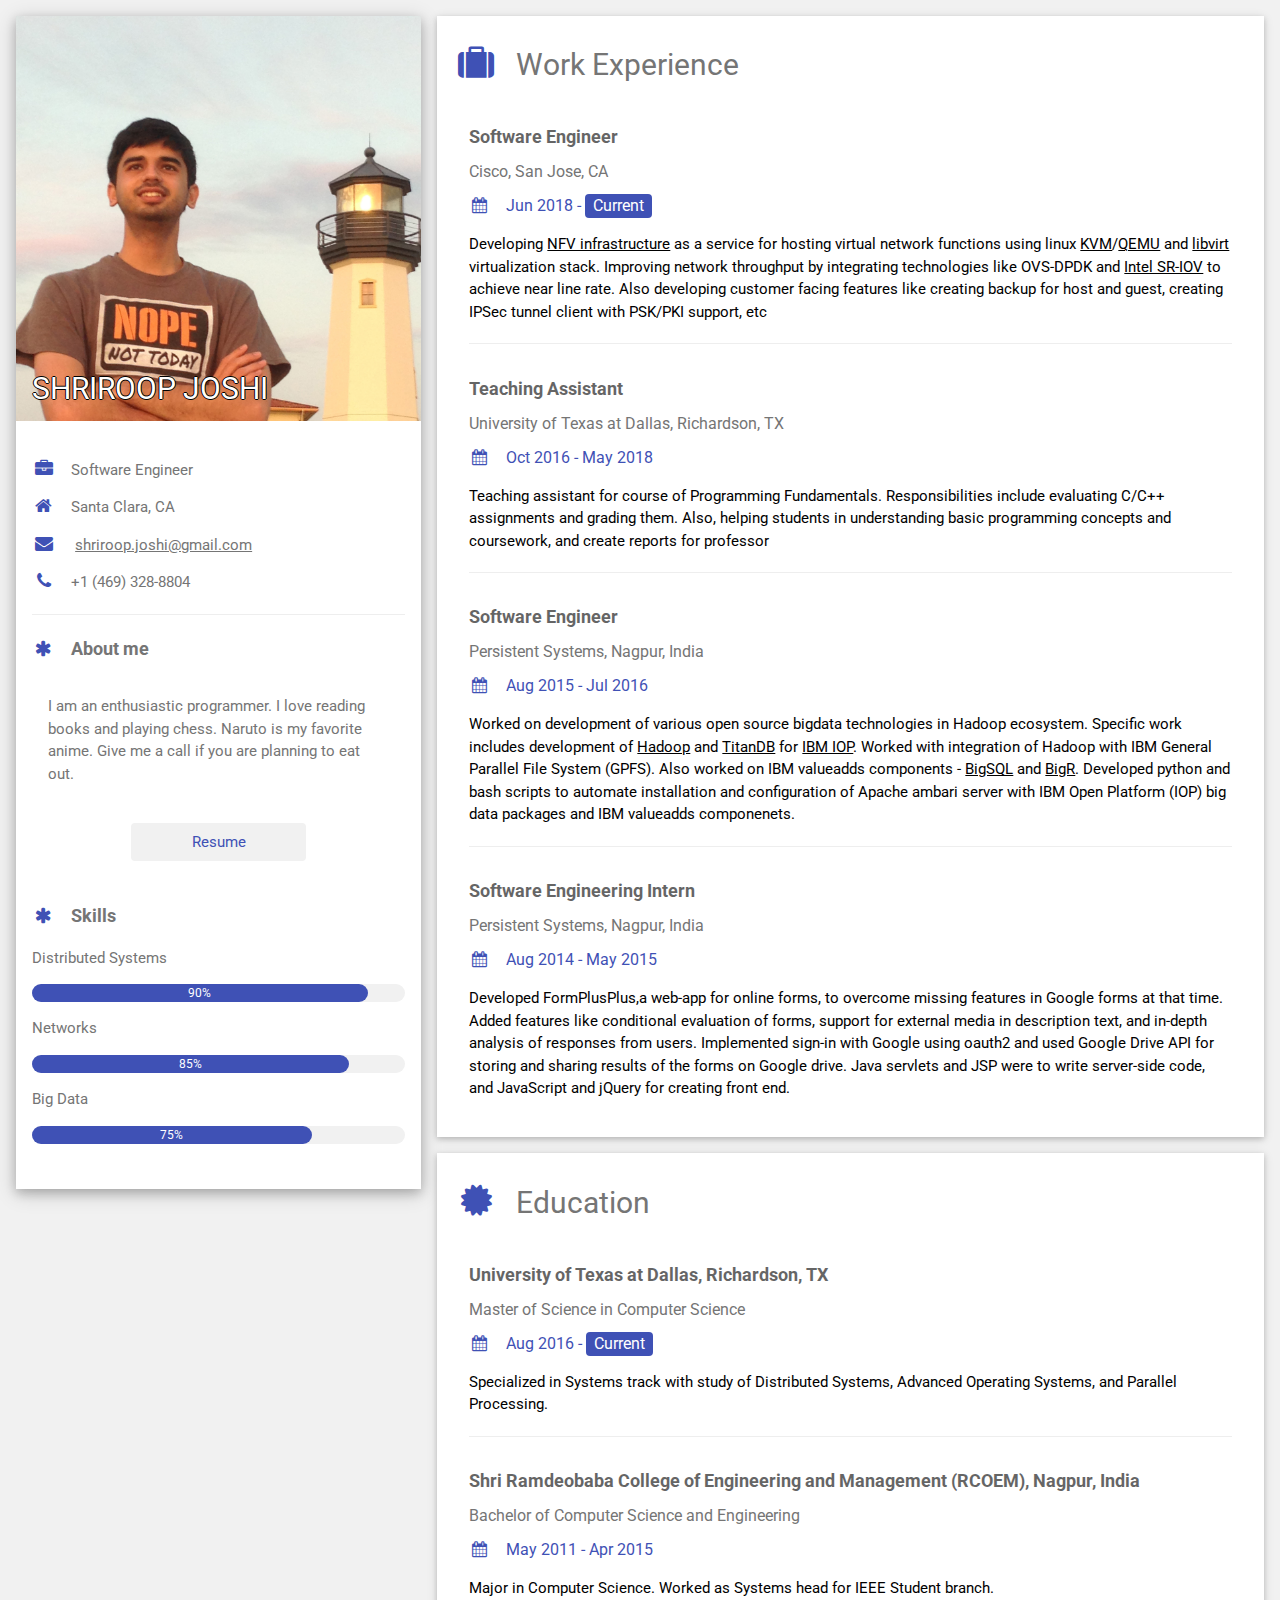
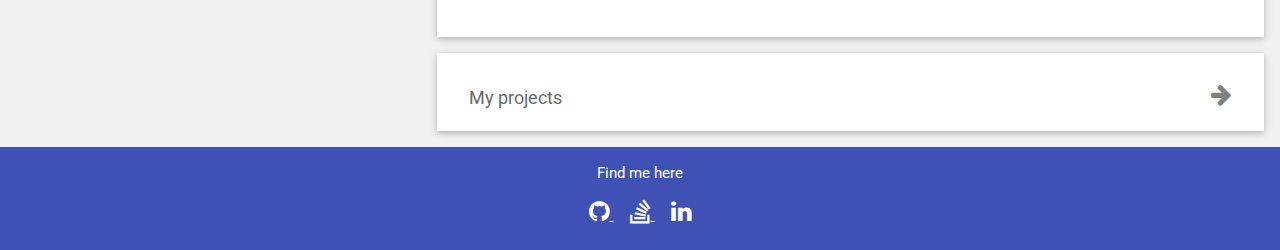
==== commit 3741142d: "Updated website" ====
--- a/index.html
+++ b/index.html
@@ -1,5 +1,6 @@
 <!DOCTYPE html>
 <html>
+
 <head>
     <title>Shriroop Joshi | Profile</title>
     <meta charset="UTF-8">
@@ -12,270 +13,559 @@
     <link rel="stylesheet" href="https://cdnjs.cloudflare.com/ajax/libs/font-awesome/4.7.0/css/font-awesome.min.css">
     <script src="https://ajax.googleapis.com/ajax/libs/jquery/3.2.1/jquery.min.js"></script>
     <style>
-        html,body,h1,h2,h3,h4,h5,h6 {font-family: "Roboto", sans-serif}
+        html,
+        body,
+        h1,
+        h2,
+        h3,
+        h4,
+        h5,
+        h6 {
+            font-family: "Roboto", sans-serif
+        }
     </style>
-<script>
-            // Google analytics code
-            
-          (function(i,s,o,g,r,a,m){i['GoogleAnalyticsObject']=r;i[r]=i[r]||function(){
-          (i[r].q=i[r].q||[]).push(arguments)},i[r].l=1*new Date();a=s.createElement(o),
-          m=s.getElementsByTagName(o)[0];a.async=1;a.src=g;m.parentNode.insertBefore(a,m)
-          })(window,document,'script','https://www.google-analytics.com/analytics.js','ga');
+    <script>
+        // Google analytics code
+        (function (i, s, o, g, r, a, m) {
+            i['GoogleAnalyticsObject'] = r; i[r] = i[r] || function () {
+                (i[r].q = i[r].q || []).push(arguments)
+            }, i[r].l = 1 * new Date(); a = s.createElement(o),
+                m = s.getElementsByTagName(o)[0]; a.async = 1; a.src = g; m.parentNode.insertBefore(a, m)
+        })(window, document, 'script', 'https://www.google-analytics.com/analytics.js', 'ga');
+        ga('create', 'UA-98860068-1', 'auto');
+        ga('send', 'pageview');
+    </script>
+</head>
 
-          ga('create', 'UA-98860068-1', 'auto');
-          ga('send', 'pageview');
-</script>
-</head>
-    <body class="w3-light-grey">
-        <!-- Page Container -->
-        <div class="w3-content w3-margin-top" style="max-width:1400px;">
-            <!-- The Grid -->
-            <div class="w3-row-padding">
-                <!-- Left Column -->
-                <div class="w3-third" id="imagediv">
-                    <div class="w3-white w3-text-grey w3-card-4">
-                        <div class="w3-display-container">
-                            <img src="pro-pic.jpg" style="width:100%" alt="Avatar">
-                            <div class="w3-display-bottomleft w3-container w3-text-white">
-                                <h2 style="text-shadow: -1px 0 black, 0 1px black, 1px 0 black, 0 -1px black;">SHRIROOP JOSHI</h2>
-                            </div>
-                        </div>
-                        <br>
+<body class="w3-light-grey">
+    <!-- Page Container -->
+    <div class="w3-content w3-margin-top" style="max-width:1400px;">
+        <!-- The Grid -->
+        <div class="w3-row-padding">
+            <!-- Left Column -->
+            <div class="w3-third" id="imagediv">
+                <div class="w3-white w3-text-grey w3-card-4">
+                    <div class="w3-display-container">
+                        <img src="pro-pic.jpg" style="width:100%" alt="Avatar">
+                        <div class="w3-display-bottomleft w3-container w3-text-white">
+                            <h2 style="text-shadow: -1px 0 black, 0 1px black, 1px 0 black, 0 -1px black;">
+                                SHRIROOP JOSHI
+                            </h2>
+                        </div>
+                    </div>
+                    <br>
+                    <div class="w3-container">
+                        <p>
+                            <i class="fa fa-briefcase fa-fw w3-margin-right w3-large w3-text-indigo"></i>Software
+                            Engineer</p>
+                        <p>
+                            <i class="fa fa-home fa-fw w3-margin-right w3-large w3-text-indigo"></i>Santa Clara, CA</p>
+                        <p>
+                            <i class="fa fa-envelope fa-fw w3-margin-right w3-large w3-text-indigo"></i>
+                            <a href="mailto:shriroop.joshi@gmail.com">shriroop.joshi@gmail.com</a>
+                        </p>
+                        <p>
+                            <i class="fa fa-phone fa-fw w3-margin-right w3-large w3-text-indigo"></i>+1 (469) 328-8804
+                        </p>
+                        <hr>
+                        <p class="w3-large">
+                            <b>
+                                <i class="fa fa-asterisk fa-fw w3-margin-right w3-text-indigo"></i>About me</b>
+                        </p>
                         <div class="w3-container">
-                            <p><i class="fa fa-briefcase fa-fw w3-margin-right w3-large w3-text-indigo"></i>Teaching Assistant</p>
-                            <p><i class="fa fa-home fa-fw w3-margin-right w3-large w3-text-indigo"></i>Dallas, TX</p>
-                            <p><i class="fa fa-envelope fa-fw w3-margin-right w3-large w3-text-indigo"></i><a href="mailto:shriroop.joshi@gmail.com">shriroop.joshi@gmail.com</a></p>
-                            <p><i class="fa fa-phone fa-fw w3-margin-right w3-large w3-text-indigo"></i>(469) 328-8804</p>
-                            <hr>
-                            <p class="w3-large"><b><i class="fa fa-asterisk fa-fw w3-margin-right w3-text-indigo"></i>About me</b></p>
-                            <div class="w3-container">
-                                <div>
-                                    <p>I am an enthusiastic programmer. I love reading books and playing chess. Naruto is my favorite anime. Give me a call if you are planning to eat out.</p>
-                                </div>
-                                <br>
-                                <div class="w3-center"><button class="w3-button w3-light-grey w3-round w3-text-indigo" style="width: 175px" id="resumebtn">Resume</button></div>
+                            <div>
+                                <p>I am an enthusiastic programmer. I love reading books and playing chess. Naruto is my
+                                    favorite
+                                    anime. Give me a call if you are planning to eat out.</p>
                             </div>
                             <br>
-                            <p class="w3-large"><b><i class="fa fa-asterisk fa-fw w3-margin-right w3-text-indigo"></i>Skills</b></p>
-                            <p>Distributed Systems</p>
-                            <div class="w3-light-grey w3-round-xlarge w3-small">
-                                <div class="w3-container w3-center w3-round-xlarge w3-indigo" style="width:90%">90%</div>
+                            <div class="w3-center">
+                                <button class="w3-button w3-light-grey w3-round w3-text-indigo" style="width: 175px"
+                                    id="resumebtn">Resume</button>
                             </div>
-                            <p>Networks</p>
-                            <div class="w3-light-grey w3-round-xlarge w3-small">
-                                <div class="w3-container w3-center w3-round-xlarge w3-indigo" style="width:85%">
-                                    <div class="w3-center w3-text-white">85%</div>
-                                </div>
+                        </div>
+                        <br>
+                        <p class="w3-large">
+                            <b>
+                                <i class="fa fa-asterisk fa-fw w3-margin-right w3-text-indigo"></i>Skills</b>
+                        </p>
+                        <p>Distributed Systems</p>
+                        <div class="w3-light-grey w3-round-xlarge w3-small">
+                            <div class="w3-container w3-center w3-round-xlarge w3-indigo" style="width:90%">90%</div>
+                        </div>
+                        <p>Networks</p>
+                        <div class="w3-light-grey w3-round-xlarge w3-small">
+                            <div class="w3-container w3-center w3-round-xlarge w3-indigo" style="width:85%">
+                                <div class="w3-center w3-text-white">85%</div>
                             </div>
-                            <p>Big Data</p>
-                            <div class="w3-light-grey w3-round-xlarge w3-small">
-                                <div class="w3-container w3-center w3-round-xlarge w3-indigo" style="width:75%">75%</div>
-                            </div>
-                            <p>Android App Development</p>
-                            <div class="w3-light-grey w3-round-xlarge w3-small">
-                                <div class="w3-container w3-center w3-round-xlarge w3-indigo" style="width:65%">65%</div>
-                            </div>
-                            <br>
-                            <br>
-                        </div>
-                    </div>
-                    <br>
-                    <!-- End Left Column -->
+                        </div>
+                        <p>Big Data</p>
+                        <div class="w3-light-grey w3-round-xlarge w3-small">
+                            <div class="w3-container w3-center w3-round-xlarge w3-indigo" style="width:75%">75%</div>
+                        </div>
+                        <br>
+                        <br>
+                    </div>
                 </div>
-                <!-- Right Column -->
-                <div class="w3-twothird" id="profilediv">
-                    <div class="w3-container w3-card-2 w3-white w3-margin-bottom">
-                        <!-- Work Experience-->
-                        <h2 class="w3-text-grey w3-padding-16"><i class="fa fa-suitcase fa-fw w3-margin-right w3-xxlarge w3-text-indigo"></i>Work Experience</h2>
-                        <div class="w3-container">
-                            <h5 class="w3-opacity"><b>Teaching Assistant</b></h5>
-                            <h6 class="w3-text-grey">University of Texas at Dallas, Richardson, TX</h6>
-                            <h6 class="w3-text-indigo"><i class="fa fa-calendar fa-fw w3-margin-right"></i>Oct 2016 - <span class="w3-tag w3-indigo w3-round">Current</span></h6>
-                            <p>Evaluating C/C++ assignments solved by students for course Programming Fundamentals, and aiding students understand the coursework</p>
-                            <hr>
-                        </div>
-                        <div class="w3-container">
-                            <h5 class="w3-opacity"><b>Software Engineer</b></h5>
-                            <h6 class="w3-text-grey">Persistent Systems, Nagpur, India</h6>
-                            <h6 class="w3-text-indigo"><i class="fa fa-calendar fa-fw w3-margin-right"></i>Aug 2015 - Jul 2016</h6>
-                            <p>Worked on development of various open source bigdata technologies in Hadoop ecosystem. Specific work includes development of <a href="http://hadoop.apache.org/" target="_blank">Hadoop</a> and <a href="http://titan.thinkaurelius.com/" target="_blank">TitanDB</a> for <a href="https://www.ibm.com/us-en/marketplace/ibm-open-platform" target="_blank">IBM IOP</a>. Also worked on IBM valueadds components - <a href="https://www.ibm.com/analytics/us/en/technology/big-sql/" target="_blank">BigSQL</a> and <a href="https://www.ibm.com/support/knowledgecenter/SSPT3X_4.1.0/com.ibm.swg.im.infosphere.biginsights.analyze.doc/doc/t_overview_bigr.html" target="_blank">BigR</a></p>
-                            <hr>
-                        </div>
-                        <div class="w3-container">
-                            <h5 class="w3-opacity"><b>Project Intern</b></h5>
-                            <h6 class="w3-text-grey">Persistent Systems, Nagpur, India</h6>
-                            <h6 class="w3-text-indigo"><i class="fa fa-calendar fa-fw w3-margin-right"></i>Aug 2014 - Jan 2015</h6>
-                            <p>Developed a web-app for online forms in Java Servlets to overcome then missing features in Google forms</p>
-                            <br>
-                        </div>
-                    </div>
-                    <!-- Education -->
-                    <div class="w3-container w3-card-2 w3-white w3-margin-bottom">
-                        <h2 class="w3-text-grey w3-padding-16"><i class="fa fa-certificate fa-fw w3-margin-right w3-xxlarge w3-text-indigo"></i>Education</h2>
-                        <div class="w3-container">
-                            <h5 class="w3-opacity"><b>University of Texas at Dallas, Richardson, TX</b></h5>
-                            <h6 class="w3-text-grey">Master of Science in Computer Science</h6>
-                            <h6 class="w3-text-indigo"><i class="fa fa-calendar fa-fw w3-margin-right"></i>Aug 2016 - <span class="w3-tag w3-indigo w3-round">Current</span></h6>
-                            <p>Specializing in Systems track with study of Distributed Systems, Advanced Operating Systems, Parallel Processing, etc</p>
-                            <hr>
-                        </div>
-                        <div class="w3-container">
-                            <h5 class="w3-opacity"><b>Shri Ramdeobaba College of Engineering and Management (RCOEM), Nagpur, India</b></h5>
-                            <h6 class="w3-text-grey">Bachelor of Computer Science and Engineering</h6>
-                            <h6 class="w3-text-indigo"><i class="fa fa-calendar fa-fw w3-margin-right"></i>May 2011 - Apr 2015</h6>
-                            <p>Major in Computer Science. Worked as Systems head for IEEE Student branch.</p>
-                            <br>
-                        </div>
-                    </div>
-                    <!-- Projects -->
-                    <div class="w3-container w3-card-2 w3-white w3-hover-opacity" id="projectdiv" style="cursor:pointer">
-                        <div class="w3-container">
-                            <h5 class="w3-opacity" style="float: left; margin-top:30px; margin-bottom:20px;">see my projects</h5>
-                            <i class="fa fa-arrow-right w3-hover-opacity" style="font-size:24px; float: right; color:grey; padding-top: 8px; margin-top:20px; margin-bottom:20px;"></i><br>
-                        </div>
-                    </div>
-                    <!-- End Right Column -->
+                <br>
+                <!-- End Left Column -->
+            </div>
+            <!-- Right Column -->
+            <div class="w3-twothird" id="profilediv">
+                <div class="w3-container w3-card-2 w3-white w3-margin-bottom">
+                    <!-- Work Experience-->
+                    <h2 class="w3-text-grey w3-padding-16">
+                        <i class="fa fa-suitcase fa-fw w3-margin-right w3-xxlarge w3-text-indigo"></i>Work Experience
+                    </h2>
+                    <div class="w3-container">
+                        <h5 class="w3-opacity">
+                            <b>Software Engineer</b>
+                        </h5>
+                        <h6 class="w3-text-grey">Cisco, San Jose, CA</h6>
+                        <h6 class="w3-text-indigo">
+                            <i class="fa fa-calendar fa-fw w3-margin-right"></i>Jun 2018 -
+                            <span class="w3-tag w3-indigo w3-round">Current</span>
+                        </h6>
+                        <p> Developing <a
+                                href="https://www.cisco.com/c/en/us/products/routers/enterprise-nfv-infrastructure-software/index.html"
+                                target="_blank">NFV infrastructure</a> as a service for hosting virtual network
+                            functions using linux <a href="https://www.linux-kvm.org/page/Main_Page"
+                                target="_blank">KVM</a>/<a href="https://www.qemu.org/" target="_blank">QEMU</a> and <a
+                                href="https://libvirt.org/" target="_blank">libvirt</a> virtualization stack. Improving
+                            network throughput by integrating technologies like <a
+                                hre="http://docs.openvswitch.org/en/latest/intro/install/dpdk/"
+                                target="_blank">OVS-DPDK</a> and <a
+                                href="https://software.intel.com/en-us/articles/configure-sr-iov-network-virtual-functions-in-linux-kvm"
+                                target="_blank">Intel SR-IOV</a> to achieve near line rate. Also developing customer
+                            facing features like creating backup for host and guest, creating IPSec tunnel client with
+                            PSK/PKI support, etc</p>
+                        <hr>
+                    </div>
+                    <div class="w3-container">
+                        <h5 class="w3-opacity">
+                            <b>Teaching Assistant</b>
+                        </h5>
+                        <h6 class="w3-text-grey">University of Texas at Dallas, Richardson, TX</h6>
+                        <h6 class="w3-text-indigo">
+                            <i class="fa fa-calendar fa-fw w3-margin-right"></i>Oct 2016 - May 2018</h6>
+                        <p>Teaching assistant for course of Programming Fundamentals. Responsibilities include
+                            evaluating C/C++
+                            assignments and grading them. Also, helping students in understanding basic programming
+                            concepts
+                            and coursework, and create reports for professor</p>
+                        <hr>
+                    </div>
+                    <div class="w3-container">
+                        <h5 class="w3-opacity">
+                            <b>Software Engineer</b>
+                        </h5>
+                        <h6 class="w3-text-grey">Persistent Systems, Nagpur, India</h6>
+                        <h6 class="w3-text-indigo">
+                            <i class="fa fa-calendar fa-fw w3-margin-right"></i>Aug 2015 - Jul 2016</h6>
+                        <p>Worked on development of various open source bigdata technologies in Hadoop ecosystem.
+                            Specific work
+                            includes development of
+                            <a href="http://hadoop.apache.org/" target="_blank">Hadoop</a> and
+                            <a href="http://titan.thinkaurelius.com/" target="_blank">TitanDB</a> for
+                            <a href="https://www.ibm.com/us-en/marketplace/ibm-open-platform" target="_blank">IBM
+                                IOP</a>. Worked with integration of Hadoop with IBM General Parallel File System (GPFS).
+                            Also worked on IBM valueadds components -
+                            <a href="https://www.ibm.com/analytics/us/en/technology/big-sql/" target="_blank">BigSQL</a>
+                            and
+                            <a href="https://www.ibm.com/support/knowledgecenter/SSPT3X_4.1.0/com.ibm.swg.im.infosphere.biginsights.analyze.doc/doc/t_overview_bigr.html"
+                                target="_blank">BigR</a>. Developed python and bash scripts to automate installation and
+                            configuration of Apache
+                            ambari server with IBM Open Platform (IOP) big data packages and IBM valueadds componenets.
+                        </p>
+                        <hr>
+                    </div>
+                    <div class="w3-container">
+                        <h5 class="w3-opacity">
+                            <b>Software Engineering Intern</b>
+                        </h5>
+                        <h6 class="w3-text-grey">Persistent Systems, Nagpur, India</h6>
+                        <h6 class="w3-text-indigo">
+                            <i class="fa fa-calendar fa-fw w3-margin-right"></i>Aug 2014 - May 2015</h6>
+                        <p>Developed FormPlusPlus,a web-app for online forms, to overcome missing features in Google
+                            forms at
+                            that time. Added features like conditional evaluation of forms, support for external media
+                            in
+                            description text, and in-depth analysis of responses from users. Implemented sign-in with
+                            Google
+                            using oauth2 and used Google Drive API for storing and sharing results of the forms on
+                            Google
+                            drive. Java servlets and JSP were to write server-side code, and JavaScript and jQuery for
+                            creating
+                            front end.</p>
+                        <br>
+                    </div>
                 </div>
-                <!-- Invisible right column -->
-                <div class="w3-twothird" id="projectsdiv" style="display: none;">
-                    <div class="w3-container w3-card-2 w3-white w3-margin-bottom">
-                        <!-- projects -->
-                        <h2 class="w3-text-grey w3-padding-16"><i class="fa fa-file fa-fw w3-margin-right w3-xxlarge w3-text-indigo"></i>Projects</h2>
-                        <div class="w3-container">
-                            <h6 class="w3-opacity"><b>Performance Optimization</b></h6>
-                            <p>Implemented various algorithms - Cannon's matrix multiplication, Gaussian elimination for linear equations, Parallel sorting using regular sampling, Finite Difference method, etc - in OpenMP, OpenACC, MPI and their combinations, and compared their performance under huge load.</p>
-                            <p class="w3-text-grey">Tags: <span class="w3-tag w3-indigo w3-round">Parallel processing</span> <span class="w3-tag w3-indigo w3-round">C/C++</span> <span class="w3-tag w3-indigo w3-round">OpenMP</span> <span class="w3-tag w3-indigo w3-round">OpenACC</span> <span class="w3-tag w3-indigo w3-round">MPI</span></p>
-                            <h6 class="w3-text-indigo"><i class="fa fa-calendar fa-fw w3-margin-right"></i>Mar 2017</h6>
-                            <hr>
-                        </div>
-                        <div class="w3-container">
-                            <div class="w3-container" style="padding: 0px;">
-                                <h5 class="w3-opacity"  style="float: left;"><b>Distributed File System</b></h5>
-                                <a href="https://github.com/shriroopjoshi/dfs/" target="_blank" style="float: right; color: indigo;"><i class="fa fa-github-square w3-hover-opacity" style="font-size:24px"></i></a>
-                            </div>
-                            <p>Developed a program in Java which acts as a file server. It co-ordinates with file server running on other sites and forms a part of the distributed file system. Used two-phase commit protocol for insert/update of files on the server. Allowed replication of files.</p>
-                            <p class="w3-text-grey">Tags: <span class="w3-tag w3-indigo w3-round">Distributed Systems</span> <span class="w3-tag w3-indigo w3-round">Operating Systems</span> <span class="w3-tag w3-indigo w3-round">Java</span> <span class="w3-tag w3-indigo w3-round">Sockets</span></p>
-                            <h6 class="w3-text-indigo"><i class="fa fa-calendar fa-fw w3-margin-right"></i>Feb 2017</h6>
-                            <hr>
-                        </div>
-                        <div class="w3-container">
-                            <h6 class="w3-opacity"><b>Cache design and optimization</b></h6>
-                            <p>Designed cache for X86 architecture with experimenting various parameters - CPU type, cache levels, L1D and L1I sizes, etc - and evaluated it against various benchmark tests. Optimized the cache to get maximum CPI. All the simulations are implemented on <a href="http://gem5.org/" target="_blank">gem5</a> simulator. Also, developed bash scripts for automating the process of sampling the data</p>
-                            <p class="w3-text-grey">Tags: <span class="w3-tag w3-indigo w3-round">Computer Architecture</span> <span class="w3-tag w3-indigo w3-round">C</span> <span class="w3-tag w3-indigo w3-round">bash</span> <span class="w3-tag w3-indigo w3-round">gem5</span></p>
-                            <h6 class="w3-text-indigo"><i class="fa fa-calendar fa-fw w3-margin-right"></i>Jan 2017</h6>
-                            <hr>
-                        </div>
-                        <div class="w3-container">
-                            <div class="w3-container" style="padding-left: 0px;">
-                                <h6 class="w3-opacity" style="float: left;"><b>Distributed mutual exclusion</b></h6>
-                                <a href="https://github.com/shriroopjoshi/mutex/" target="_blank" style="float: right; color: indigo;"><i class="fa fa-github-square w3-hover-opacity" style="font-size:24px"></i></a>
-                            </div>
-                            <p>Developed a program in Java which demonstrates implementation of <a href="http://dl.acm.org/citation.cfm?id=358537" target="_blank">Ricart-Agrawala</a> distributed mutual exclusion algorithm. Also implemented <a href="http://dl.acm.org/citation.cfm?id=940975" target="_blank">Roucairol-Carvalho</a> optimization and showed the number of messages for a process to enter critical section reduces. Tested this program on 20 nodes.</p>
-                            <p class="w3-text-grey">Tags: <span class="w3-tag w3-indigo w3-round">Distributed Systems</span> <span class="w3-tag w3-indigo w3-round">Operating Systems</span> <span class="w3-tag w3-indigo w3-round">Java</span> <span class="w3-tag w3-indigo w3-round">Sockets</span></p>
-                            <h6 class="w3-text-indigo"><i class="fa fa-calendar fa-fw w3-margin-right"></i>Jan 2017</h6>
-                            <hr>
-                        </div>
-                        <div class="w3-container">
-                            <h6 class="w3-opacity"><b>Video processing application</b></h6>
-                            <p>Developed a video processing application in C/C++ using <a href="https://ffmpeg.org/" target="_blank">FFmpeg</a> library, and analyzed its performance uder various schedulers of LITMUS <sup>RT</sup>. <a href="http://www.litmus-rt.org/" target="_blank">LITMUS <sup>RT</sup></a> is a real-time extension of Linux kernel. I made a custom build of linux kernel after applying this patch. The video processing application was executed on various real-time schedulers included with LITMUS <sup>RT</sup> - PSN-EDF, GSN-EDF, C-EDF, P-FP, and R-RES</p>
-                            <p class="w3-text-grey">Tags: <span class="w3-tag w3-indigo w3-round">Real Time Systems</span> <span class="w3-tag w3-indigo w3-round">FFmpeg</span> <span class="w3-tag w3-indigo w3-round">Schedulers</span> <span class="w3-tag w3-indigo w3-round">C/C++</span> <span class="w3-tag w3-indigo w3-round">Linux kernel</span></p>
-                            <h6 class="w3-text-indigo"><i class="fa fa-calendar fa-fw w3-margin-right"></i>Dec 2016</h6>
-                            <hr>
-                        </div>
-                        <div class="w3-container">
-                            <div class="w3-container" style="padding: 0px; padding">
-                                <h6 class="w3-opacity" style="float: left;"><b>Secure Messaging application</b></h6>
-                                <a href="https://github.com/shriroopjoshi/netsec/" target="_blank" style="float: right; color: indigo;"><i class="fa fa-github-square w3-hover-opacity" style="font-size:24px"></i></a>
-                            </div>
-                            <p>Developed a secure messaging application for peer-to-peer communucation in Java. Used Otway-Rees protocol for generating session keys for clients. The application includes a server implementation and client implementation. Used public key encryption for client-server communication, and private key for client-client communication</p>
-                            <p class="w3-text-grey">Tags: <span class="w3-tag w3-indigo w3-round">Network</span> <span class="w3-tag w3-indigo w3-round">Security</span> <span class="w3-tag w3-indigo w3-round">Java</span> <span class="w3-tag w3-indigo w3-round">Sockets</span></p>
-                            <h6 class="w3-text-indigo"><i class="fa fa-calendar fa-fw w3-margin-right"></i>Nov 2016</h6>
-                            <hr>
-                        </div>
-                        <div class="w3-container">
-                            <h6 class="w3-opacity"><b>FormPlusPlus</b></h6>
-                            <p>Developed an online forms application which lets the user create online forms and share it to others. The results of the forms are stored in the creator's Google Drive. The application also provides an analysis of the submissions to the creator. It has some of the missing features of Google forms (at that time) like File upload, conditional questions, etc.</p>
-                            <p class="w3-text-grey">Tags: <span class="w3-tag w3-indigo w3-round">Java servlets</span> <span class="w3-tag w3-indigo w3-round">Online forms</span></p>
-                            <h6 class="w3-text-indigo"><i class="fa fa-calendar fa-fw w3-margin-right"></i>Mar 2015</h6>
-                            <hr>
-                        </div>
-                        <div class="w3-container">
-                            <h6 class="w3-opacity"><b>Program evaluator</b></h6>
-                            <p>Developed a cloud based application which provides an interface for programming-competition. The front end is developed in JSP and Java servlets. It provides a code-editor, and an interface to turn in developed programs. The back-end is developed in C# .NET using <a href="https://sourceforge.net/projects/alchemi/" target="_blank">Alchemi</a>, a grid framework. This application downloads the programs submitted from web, compiles them and executes against provided testcases to give each program a score</p>
-                            <p class="w3-text-grey">Tags: <span class="w3-tag w3-indigo w3-round">Grid</span> <span class="w3-tag w3-indigo w3-round">Cloud</span> <span class="w3-tag w3-indigo w3-round">C#</span> <span class="w3-tag w3-indigo w3-round">JSP</span> <span class="w3-tag w3-indigo w3-round">Java servlets</span></p>
-                            <h6 class="w3-text-indigo"><i class="fa fa-calendar fa-fw w3-margin-right"></i>Dec 2014</h6>
-                            <hr>
-                        </div>
-                        <div class="w3-container">
-                            <h6 class="w3-opacity"><b>Weather widget</b></h6>
-                            <p>Developed a desktop widget in C# for displaying weather information. Used weather data provided by <a href="https://openweathermap.org/api" target="_blank">OpenWeatherMap</a>. It provides REST API endpoints. Presented the weather information with aero-effect for Windows 7</p>
-                            <p class="w3-text-grey">Tags: <span class="w3-tag w3-indigo w3-round">Grid</span> <span class="w3-tag w3-indigo w3-round">C#</span> <span class="w3-tag w3-indigo w3-round">REST API</span> <span class="w3-tag w3-indigo w3-round">WPF</span></p>
-                            <h6 class="w3-text-indigo"><i class="fa fa-calendar fa-fw w3-margin-right"></i>Sep 2014</h6>
-                            <hr>
-                        </div>
-                        <div class="w3-container">
-                            <h6 class="w3-opacity"><b>Weblog analysis</b></h6>
-                            <p>Developed a map-reduce program for analysis of server logs. Created dummy server for getting logs. Extracted insights - IP hits, interested clients, etc - using the analysis</p>
-                            <p class="w3-text-grey">Tags: <span class="w3-tag w3-indigo w3-round">Hadoop</span> <span class="w3-tag w3-indigo w3-round">Map-Reduce</span> <span class="w3-tag w3-indigo w3-round">Java</span></p>
-                            <h6 class="w3-text-indigo"><i class="fa fa-calendar fa-fw w3-margin-right"></i>May 2014</h6>
-                            <hr>
-                        </div>
-                        <div class="w3-container">
-                            <h6 class="w3-opacity"><b>Automatic Question Generator</b></h6>
-                            <p>Developed a Java program which extracts gap-fill questions from a PDF based eBook, and creates a quiz. Also developed an Android app as an interface to solve the quiz. The program used principles of Natural Language Processing to extract questions and choices for answers, and uploads them over the server. The app downloads the questions from server, lets the user solve the quiz and uploads the score back to server.</p>
-                            <p class="w3-text-grey">Tags: <span class="w3-tag w3-indigo w3-round">NLP</span> <span class="w3-tag w3-indigo w3-round">Java</span> <span class="w3-tag w3-indigo w3-round">Android</span></p>
-                            <h6 class="w3-text-indigo"><i class="fa fa-calendar fa-fw w3-margin-right"></i>Dec 2013</h6>
-                            <br>
-                        </div>
-                    </div>
-                    <div class="w3-container w3-card-2 w3-white w3-hover-opacity" id="backdiv" style="cursor:pointer;">
-                        <div class="w3-container">
-                            <i class="fa fa-arrow-left w3-hover-opacity" style="font-size:24px; float: left; color:grey; padding-top: 8px; margin-bottom: 20px; margin-top: 20px;"></i>
-                            <h5 class="w3-text-grey" style="float: left; margin-left: 20px; margin-bottom:20px; margin-top:30px;">Back</h5>
-                            <br>
-                        </div>
+                <!-- Education -->
+                <div class="w3-container w3-card-2 w3-white w3-margin-bottom">
+                    <h2 class="w3-text-grey w3-padding-16">
+                        <i class="fa fa-certificate fa-fw w3-margin-right w3-xxlarge w3-text-indigo"></i>Education</h2>
+                    <div class="w3-container">
+                        <h5 class="w3-opacity">
+                            <b>University of Texas at Dallas, Richardson, TX</b>
+                        </h5>
+                        <h6 class="w3-text-grey">Master of Science in Computer Science</h6>
+                        <h6 class="w3-text-indigo">
+                            <i class="fa fa-calendar fa-fw w3-margin-right"></i>Aug 2016 -
+                            <span class="w3-tag w3-indigo w3-round">Current</span>
+                        </h6>
+                        <p>Specialized in Systems track with study of Distributed Systems, Advanced Operating Systems,
+                            and Parallel
+                            Processing.</p>
+                        <hr>
+                    </div>
+                    <div class="w3-container">
+                        <h5 class="w3-opacity">
+                            <b>Shri Ramdeobaba College of Engineering and Management (RCOEM), Nagpur, India</b>
+                        </h5>
+                        <h6 class="w3-text-grey">Bachelor of Computer Science and Engineering</h6>
+                        <h6 class="w3-text-indigo">
+                            <i class="fa fa-calendar fa-fw w3-margin-right"></i>May 2011 - Apr 2015</h6>
+                        <p>Major in Computer Science. Worked as Systems head for IEEE Student branch.</p>
+                        <br>
                     </div>
                 </div>
-                <!-- End Grid -->
+                <!-- Projects -->
+                <div class="w3-container w3-card-2 w3-white w3-hover-opacity" id="projectdiv" style="cursor:pointer">
+                    <div class="w3-container">
+                        <h5 class="w3-opacity" style="float: left; margin-top:30px; margin-bottom:20px;">My projects
+                        </h5>
+                        <i class="fa fa-arrow-right w3-hover-opacity"
+                            style="font-size:24px; float: right; color:grey; padding-top: 8px; margin-top:20px; margin-bottom:20px;"></i>
+                        <br>
+                    </div>
+                </div>
+                <!-- End Right Column -->
             </div>
-            <!-- End Page Container -->
+            <!-- Invisible right column -->
+            <div class="w3-twothird" id="projectsdiv" style="display: none;">
+                <div class="w3-container w3-card-2 w3-white w3-margin-bottom">
+                    <!-- projects -->
+                    <h2 class="w3-text-grey w3-padding-16">
+                        <i class="fa fa-file fa-fw w3-margin-right w3-xxlarge w3-text-indigo"></i>Projects</h2>
+                    <div class="w3-container">
+                        <div class="w3-container" style="padding: 0px;">
+                            <h6 class="w3-opacity" style="float: left;">
+                                <b>OVS Interface</b>
+                            </h6>
+                            <a href="https://github.com/shriroopjoshi/ovs-interface/" target="_blank"
+                                style="float: right; color: indigo;">
+                                <i class="fa fa-github-square w3-hover-opacity" style="font-size:24px"></i>
+                            </a>
+                        </div>
+                        <p>Created a data model based API to interact with Open vSwitch configurations. It uses JSON RPC
+                            defined for OVS as defined in <a href="https://tools.ietf.org/html/rfc7047"
+                                target="_blank">RFC 7047</a> to interact with OVSDB.</p>
+                        <p class="w3-text-grey">Tags:
+                            <span class="w3-tag w3-indigo w3-round">Python</span>
+                            <span class="w3-tag w3-indigo w3-round">Networking</span>
+                        </p>
+                        <h6 class="w3-text-indigo">
+                            <i class="fa fa-calendar fa-fw w3-margin-right"></i>Mar 2017</h6>
+                        <hr>
+                    </div>
+                    <div class="w3-container">
+                        <h6 class="w3-opacity">
+                            <b>Performance Optimization</b>
+                        </h6>
+                        <p>Implemented various algorithms - Cannon's matrix multiplication, Gaussian elimination for
+                            linear
+                            equations, Parallel sorting using regular sampling, Finite Difference method, etc - in
+                            OpenMP,
+                            OpenACC, MPI and their combinations, and compared their performance under huge load.</p>
+                        <p class="w3-text-grey">Tags:
+                            <span class="w3-tag w3-indigo w3-round">Parallel processing</span>
+                            <span class="w3-tag w3-indigo w3-round">C/C++</span>
+                            <span class="w3-tag w3-indigo w3-round">OpenMP</span>
+                            <span class="w3-tag w3-indigo w3-round">OpenACC</span>
+                            <span class="w3-tag w3-indigo w3-round">MPI</span>
+                        </p>
+                        <h6 class="w3-text-indigo">
+                            <i class="fa fa-calendar fa-fw w3-margin-right"></i>Mar 2017</h6>
+                        <hr>
+                    </div>
+                    <div class="w3-container">
+                        <div class="w3-container" style="padding: 0px;">
+                            <h5 class="w3-opacity" style="float: left;">
+                                <b>Distributed File System</b>
+                            </h5>
+                            <a href="https://github.com/shriroopjoshi/dfs/" target="_blank"
+                                style="float: right; color: indigo;">
+                                <i class="fa fa-github-square w3-hover-opacity" style="font-size:24px"></i>
+                            </a>
+                        </div>
+                        <p>Developed a program in Java which acts as a file server. It co-ordinates with file server
+                            running
+                            on other sites and forms a part of the distributed file system. Used two-phase commit
+                            protocol
+                            for insert/update of files on the server. Allowed replication of files.</p>
+                        <p class="w3-text-grey">Tags:
+                            <span class="w3-tag w3-indigo w3-round">Distributed Systems</span>
+                            <span class="w3-tag w3-indigo w3-round">Operating Systems</span>
+                            <span class="w3-tag w3-indigo w3-round">Java</span>
+                            <span class="w3-tag w3-indigo w3-round">Sockets</span>
+                        </p>
+                        <h6 class="w3-text-indigo">
+                            <i class="fa fa-calendar fa-fw w3-margin-right"></i>Feb 2017</h6>
+                        <hr>
+                    </div>
+                    <div class="w3-container">
+                        <h6 class="w3-opacity">
+                            <b>Cache design and optimization</b>
+                        </h6>
+                        <p>Designed cache for X86 architecture with experimenting various parameters - CPU type, cache
+                            levels,
+                            L1D and L1I sizes, etc - and evaluated it against various benchmark tests. Optimized the
+                            cache
+                            to get maximum CPI. All the simulations are implemented on
+                            <a href="http://gem5.org/" target="_blank">gem5</a> simulator. Also, developed bash scripts
+                            for automating the process of sampling the data</p>
+                        <p class="w3-text-grey">Tags:
+                            <span class="w3-tag w3-indigo w3-round">Computer Architecture</span>
+                            <span class="w3-tag w3-indigo w3-round">C</span>
+                            <span class="w3-tag w3-indigo w3-round">bash</span>
+                            <span class="w3-tag w3-indigo w3-round">gem5</span>
+                        </p>
+                        <h6 class="w3-text-indigo">
+                            <i class="fa fa-calendar fa-fw w3-margin-right"></i>Jan 2017</h6>
+                        <hr>
+                    </div>
+                    <div class="w3-container">
+                        <div class="w3-container" style="padding-left: 0px;">
+                            <h6 class="w3-opacity" style="float: left;">
+                                <b>Distributed mutual exclusion</b>
+                            </h6>
+                            <a href="https://github.com/shriroopjoshi/mutex/" target="_blank"
+                                style="float: right; color: indigo;">
+                                <i class="fa fa-github-square w3-hover-opacity" style="font-size:24px"></i>
+                            </a>
+                        </div>
+                        <p>Developed a program in Java which demonstrates implementation of
+                            <a href="http://dl.acm.org/citation.cfm?id=358537" target="_blank">Ricart-Agrawala</a>
+                            distributed mutual exclusion algorithm. Also implemented
+                            <a href="http://dl.acm.org/citation.cfm?id=940975" target="_blank">Roucairol-Carvalho</a>
+                            optimization and showed the number of messages for a process to enter
+                            critical section reduces. Tested this program on 20 nodes.</p>
+                        <p class="w3-text-grey">Tags:
+                            <span class="w3-tag w3-indigo w3-round">Distributed Systems</span>
+                            <span class="w3-tag w3-indigo w3-round">Operating Systems</span>
+                            <span class="w3-tag w3-indigo w3-round">Java</span>
+                            <span class="w3-tag w3-indigo w3-round">Sockets</span>
+                        </p>
+                        <h6 class="w3-text-indigo">
+                            <i class="fa fa-calendar fa-fw w3-margin-right"></i>Jan 2017</h6>
+                        <hr>
+                    </div>
+                    <div class="w3-container">
+                        <h6 class="w3-opacity">
+                            <b>Video processing application</b>
+                        </h6>
+                        <p>Developed a video processing application in C/C++ using
+                            <a href="https://ffmpeg.org/" target="_blank">FFmpeg</a> library, and analyzed its
+                            performance uder various schedulers of LITMUS
+                            <sup>RT</sup>.
+                            <a href="http://www.litmus-rt.org/" target="_blank">LITMUS
+                                <sup>RT</sup>
+                            </a> is a real-time extension of Linux kernel. I made a custom build of linux kernel after
+                            applying
+                            this patch. The video processing application was executed on various real-time schedulers
+                            included
+                            with LITMUS
+                            <sup>RT</sup> - PSN-EDF, GSN-EDF, C-EDF, P-FP, and R-RES</p>
+                        <p class="w3-text-grey">Tags:
+                            <span class="w3-tag w3-indigo w3-round">Real Time Systems</span>
+                            <span class="w3-tag w3-indigo w3-round">FFmpeg</span>
+                            <span class="w3-tag w3-indigo w3-round">Schedulers</span>
+                            <span class="w3-tag w3-indigo w3-round">C/C++</span>
+                            <span class="w3-tag w3-indigo w3-round">Linux kernel</span>
+                        </p>
+                        <h6 class="w3-text-indigo">
+                            <i class="fa fa-calendar fa-fw w3-margin-right"></i>Dec 2016</h6>
+                        <hr>
+                    </div>
+                    <div class="w3-container">
+                        <div class="w3-container" style="padding: 0px; padding">
+                            <h6 class="w3-opacity" style="float: left;">
+                                <b>Secure Messaging application</b>
+                            </h6>
+                            <a href="https://github.com/shriroopjoshi/netsec/" target="_blank"
+                                style="float: right; color: indigo;">
+                                <i class="fa fa-github-square w3-hover-opacity" style="font-size:24px"></i>
+                            </a>
+                        </div>
+                        <p>Developed a secure messaging application for peer-to-peer communucation in Java. Used
+                            Otway-Rees
+                            protocol for generating session keys for clients. The application includes a server
+                            implementation
+                            and client implementation. Used public key encryption for client-server communication, and
+                            private
+                            key for client-client communication</p>
+                        <p class="w3-text-grey">Tags:
+                            <span class="w3-tag w3-indigo w3-round">Network</span>
+                            <span class="w3-tag w3-indigo w3-round">Security</span>
+                            <span class="w3-tag w3-indigo w3-round">Java</span>
+                            <span class="w3-tag w3-indigo w3-round">Sockets</span>
+                        </p>
+                        <h6 class="w3-text-indigo">
+                            <i class="fa fa-calendar fa-fw w3-margin-right"></i>Nov 2016</h6>
+                        <hr>
+                    </div>
+                    <div class="w3-container">
+                        <h6 class="w3-opacity">
+                            <b>FormPlusPlus</b>
+                        </h6>
+                        <p>Developed an online forms application which lets the user create online forms and share it to
+                            others.
+                            The results of the forms are stored in the creator's Google Drive. The application also
+                            provides
+                            an analysis of the submissions to the creator. It has some of the missing features of Google
+                            forms (at that time) like File upload, conditional questions, etc.</p>
+                        <p class="w3-text-grey">Tags:
+                            <span class="w3-tag w3-indigo w3-round">Java servlets</span>
+                            <span class="w3-tag w3-indigo w3-round">Online forms</span>
+                        </p>
+                        <h6 class="w3-text-indigo">
+                            <i class="fa fa-calendar fa-fw w3-margin-right"></i>Mar 2015</h6>
+                        <hr>
+                    </div>
+                    <div class="w3-container">
+                        <h6 class="w3-opacity">
+                            <b>Program evaluator</b>
+                        </h6>
+                        <p>Developed a cloud based application which provides an interface for programming-competition.
+                            The
+                            front end is developed in JSP and Java servlets. It provides a code-editor, and an interface
+                            to turn in developed programs. The back-end is developed in C# .NET using
+                            <a href="https://sourceforge.net/projects/alchemi/" target="_blank">Alchemi</a>, a grid
+                            framework. This application downloads the programs submitted from web, compiles
+                            them and executes against provided testcases to give each program a score</p>
+                        <p class="w3-text-grey">Tags:
+                            <span class="w3-tag w3-indigo w3-round">Grid</span>
+                            <span class="w3-tag w3-indigo w3-round">Cloud</span>
+                            <span class="w3-tag w3-indigo w3-round">C#</span>
+                            <span class="w3-tag w3-indigo w3-round">JSP</span>
+                            <span class="w3-tag w3-indigo w3-round">Java servlets</span>
+                        </p>
+                        <h6 class="w3-text-indigo">
+                            <i class="fa fa-calendar fa-fw w3-margin-right"></i>Dec 2014</h6>
+                        <hr>
+                    </div>
+                    <div class="w3-container">
+                        <h6 class="w3-opacity">
+                            <b>Weather widget</b>
+                        </h6>
+                        <p>Developed a desktop widget in C# for displaying weather information. Used weather data
+                            provided by
+                            <a href="https://openweathermap.org/api" target="_blank">OpenWeatherMap</a>. It provides
+                            REST API endpoints. Presented the weather information with aero-effect
+                            for Windows 7</p>
+                        <p class="w3-text-grey">Tags:
+                            <span class="w3-tag w3-indigo w3-round">Grid</span>
+                            <span class="w3-tag w3-indigo w3-round">C#</span>
+                            <span class="w3-tag w3-indigo w3-round">REST API</span>
+                            <span class="w3-tag w3-indigo w3-round">WPF</span>
+                        </p>
+                        <h6 class="w3-text-indigo">
+                            <i class="fa fa-calendar fa-fw w3-margin-right"></i>Sep 2014</h6>
+                        <hr>
+                    </div>
+                    <div class="w3-container">
+                        <h6 class="w3-opacity">
+                            <b>Weblog analysis</b>
+                        </h6>
+                        <p>Developed a map-reduce program for analysis of server logs. Created dummy server for getting
+                            logs.
+                            Extracted insights - IP hits, interested clients, etc - using the analysis</p>
+                        <p class="w3-text-grey">Tags:
+                            <span class="w3-tag w3-indigo w3-round">Hadoop</span>
+                            <span class="w3-tag w3-indigo w3-round">Map-Reduce</span>
+                            <span class="w3-tag w3-indigo w3-round">Java</span>
+                        </p>
+                        <h6 class="w3-text-indigo">
+                            <i class="fa fa-calendar fa-fw w3-margin-right"></i>May 2014</h6>
+                        <hr>
+                    </div>
+                    <div class="w3-container">
+                        <h6 class="w3-opacity">
+                            <b>Automatic Question Generator</b>
+                        </h6>
+                        <p>Developed a Java program which extracts gap-fill questions from a PDF based eBook, and
+                            creates a
+                            quiz. Also developed an Android app as an interface to solve the quiz. The program used
+                            principles
+                            of Natural Language Processing to extract questions and choices for answers, and uploads
+                            them
+                            over the server. The app downloads the questions from server, lets the user solve the quiz
+                            and
+                            uploads the score back to server.</p>
+                        <p class="w3-text-grey">Tags:
+                            <span class="w3-tag w3-indigo w3-round">NLP</span>
+                            <span class="w3-tag w3-indigo w3-round">Java</span>
+                            <span class="w3-tag w3-indigo w3-round">Android</span>
+                        </p>
+                        <h6 class="w3-text-indigo">
+                            <i class="fa fa-calendar fa-fw w3-margin-right"></i>Dec 2013</h6>
+                        <br>
+                    </div>
+                </div>
+                <div class="w3-container w3-card-2 w3-white w3-hover-opacity" id="backdiv" style="cursor:pointer;">
+                    <div class="w3-container">
+                        <i class="fa fa-arrow-left w3-hover-opacity"
+                            style="font-size:24px; float: left; color:grey; padding-top: 8px; margin-bottom: 20px; margin-top: 20px;"></i>
+                        <h5 class="w3-text-grey"
+                            style="float: left; margin-left: 20px; margin-bottom:20px; margin-top:30px;">Back</h5>
+                        <br>
+                    </div>
+                </div>
+            </div>
+            <!-- End Grid -->
         </div>
-        <footer class="w3-container w3-indigo w3-center w3-margin-top">
-            <p>Find me on social media</p>
-            <a href="https://www.facebook.com/shriroop.joshi" target="_blank"><i class="fa fa-facebook-official w3-hover-opacity" style="font-size:24px"></i></a>
-            &nbsp;&nbsp;&nbsp;
-            <a href="https://twitter.com/ShriroopJoshi" target="_blank"><i class="fa fa-twitter w3-hover-opacity" style="font-size:24px"></i></a>
-            &nbsp;&nbsp;&nbsp;
-            <a href="https://github.com/shriroopjoshi/" target="_blank"><i class="fa fa-github w3-hover-opacity" style="font-size:24px"></i></a>
-            &nbsp;&nbsp;&nbsp;
-            <a href="http://stackoverflow.com/users/2302572/shriroop-joshi" target="_blank"><i class="fa fa-stack-overflow w3-hover-opacity"style="font-size:24px"></i></a>
-            &nbsp;&nbsp;&nbsp;
-            <a href="https://www.linkedin.com/in/shriroop-joshi/" target="_blank"><i class="fa fa-linkedin w3-hover-opacity" style="font-size:24px"></i></a>
-            <br><br>
-        </footer>
-        <script>
-            var d = document.getElementById("projectdiv");
-            var b = document.getElementById("resumebtn");
-            var back = document.getElementById("backdiv");
-            d.onclick = function() {
-                $('#projectsdiv').show();
-                $('#profilediv').hide();
-                $('html, body').animate({
-                    scrollTop: $("#projectsdiv").offset().top
-                    }, 500);
-            }
-            back.onclick = function() {
-                $('#profilediv').show();
-                $('#projectsdiv').hide();
-                $('html, body').animate({
-                    scrollTop: $("#imagediv").offset().top
-                    }, 500);
-            }
-            b.onclick = function() {
-                window.open('Resume.pdf');
-            }
-            
+        <!-- End Page Container -->
+    </div>
+    <footer class="w3-container w3-indigo w3-center w3-margin-top">
+        <p>Find me here</p>
+        <a href="https://github.com/shriroopjoshi/" target="_blank">
+            <i class="fa fa-github w3-hover-opacity" style="font-size:24px"></i>
+        </a>
+        &nbsp;&nbsp;&nbsp;
+        <a href="http://stackoverflow.com/users/2302572/shriroop-joshi" target="_blank">
+            <i class="fa fa-stack-overflow w3-hover-opacity" style="font-size:24px"></i>
+        </a>
+        &nbsp;&nbsp;&nbsp;
+        <a href="https://www.linkedin.com/in/shriroop-joshi/" target="_blank">
+            <i class="fa fa-linkedin w3-hover-opacity" style="font-size:24px"></i>
+        </a>
+        <br>
+        <br>
+    </footer>
+    <script>
+        var d = document.getElementById("projectdiv");
+        var b = document.getElementById("resumebtn");
+        var back = document.getElementById("backdiv");
+        d.onclick = function () {
+            $('#projectsdiv').show();
+            $('#profilediv').hide();
+            $('html, body').animate({
+                scrollTop: $("#projectsdiv").offset().top
+            }, 500);
+        }
+        back.onclick = function () {
+            $('#profilediv').show();
+            $('#projectsdiv').hide();
+            $('html, body').animate({
+                scrollTop: $("#imagediv").offset().top
+            }, 500);
+        }
+        b.onclick = function () {
+            window.open('Resume-Shriroop.pdf');
+        }
 
-        </script>
-    </body>
+
+    </script>
+</body>
+
 </html>